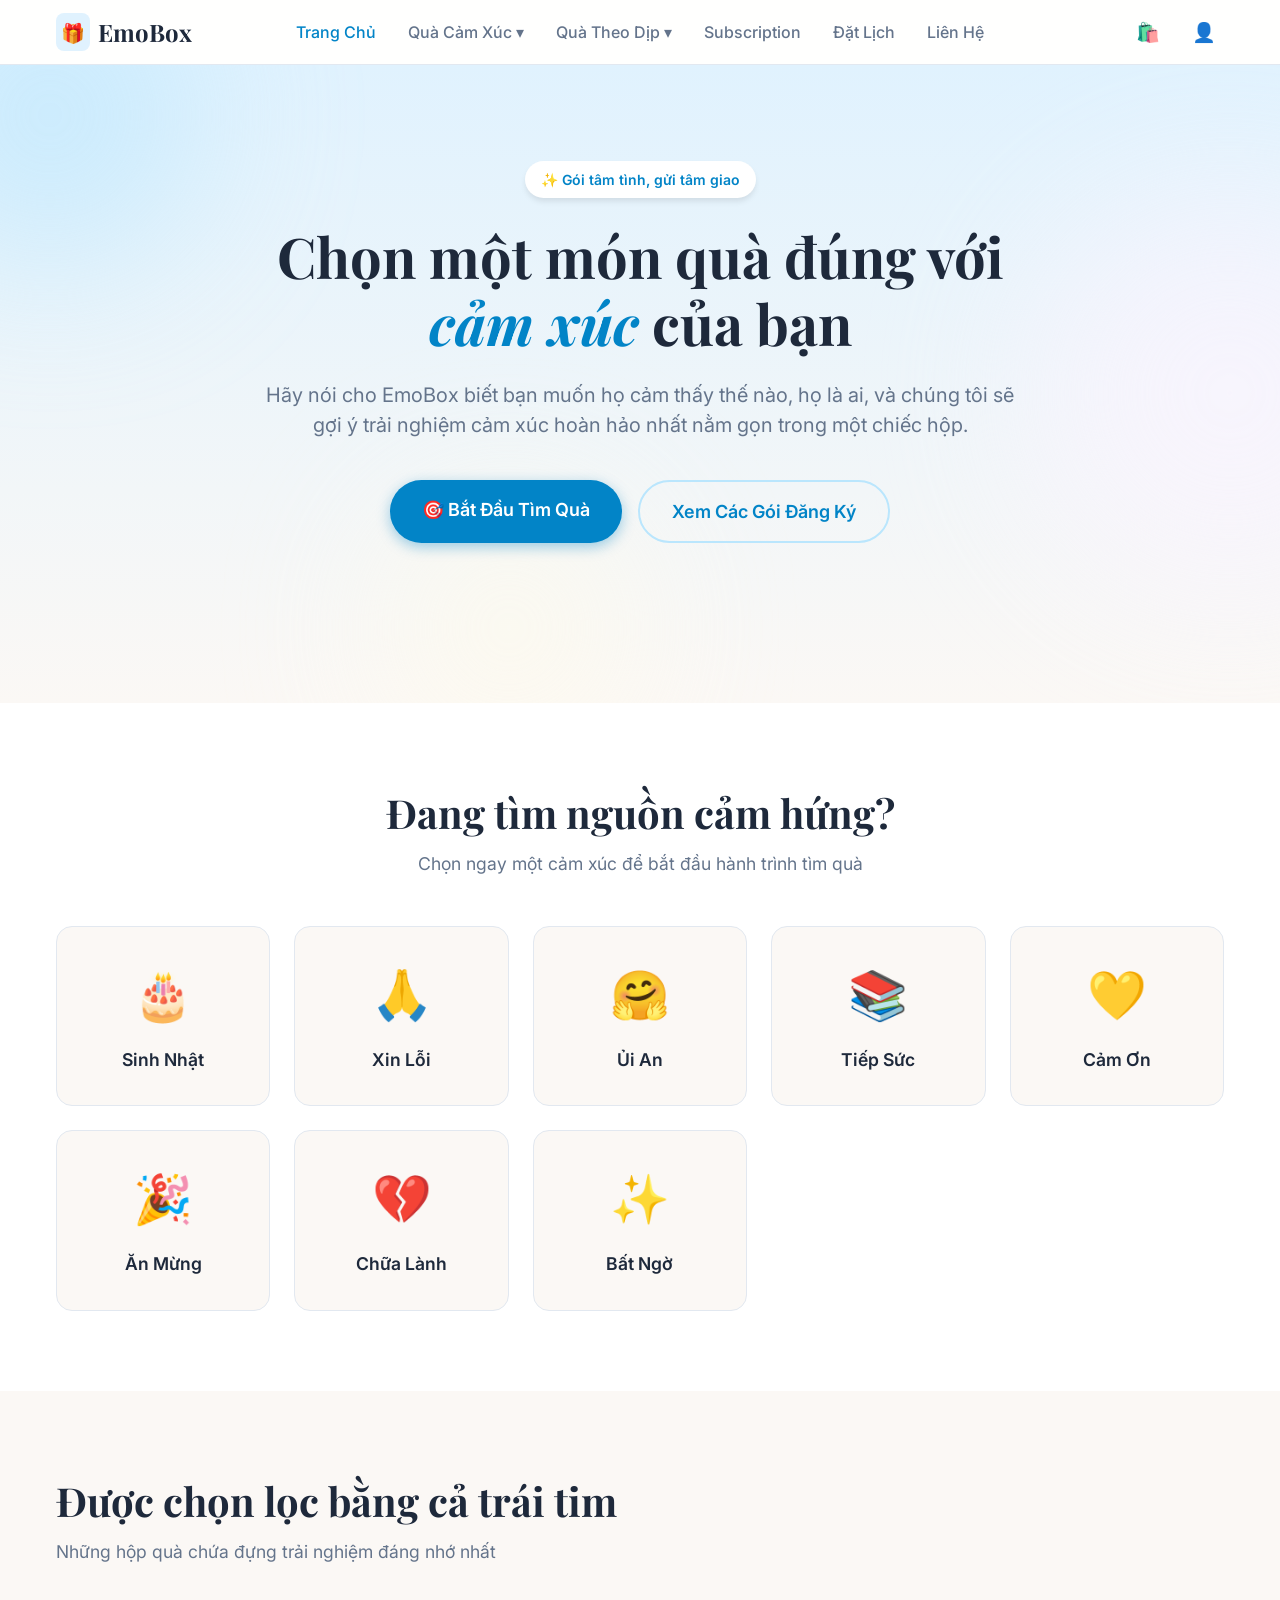
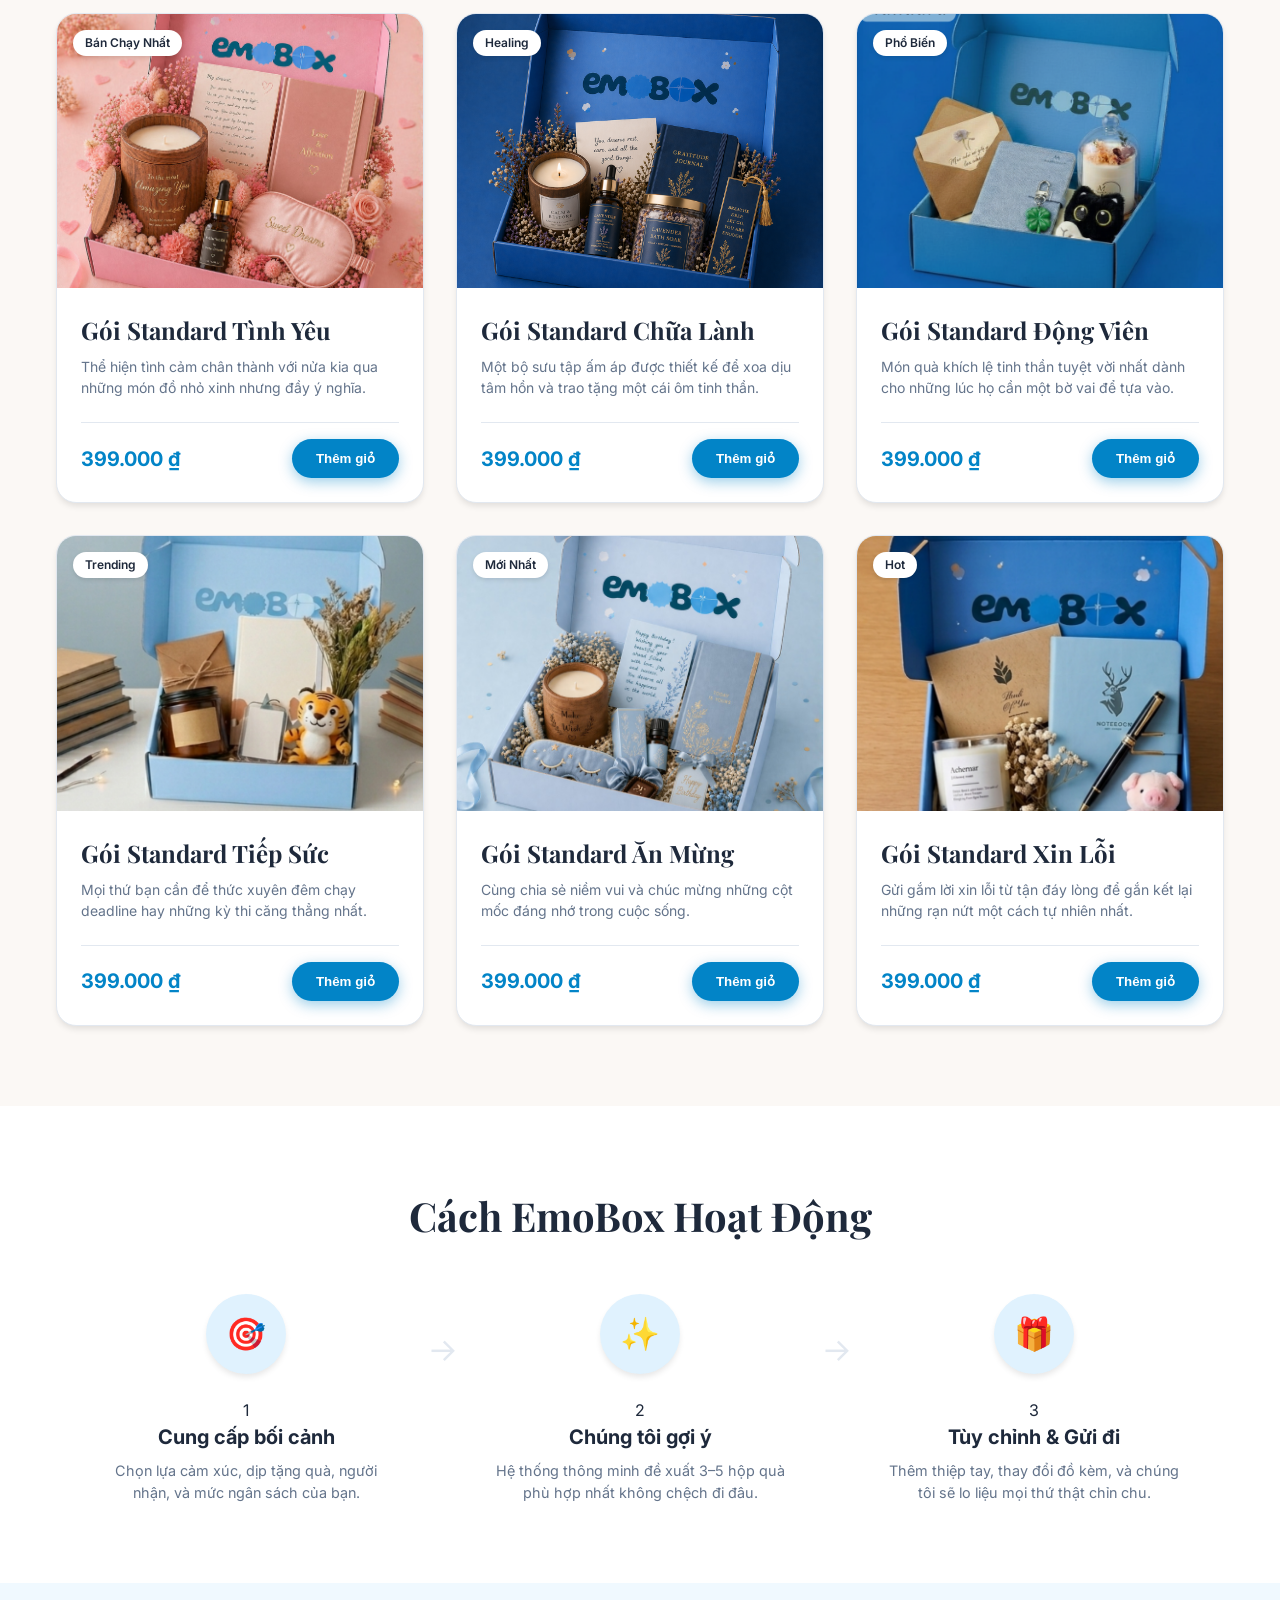
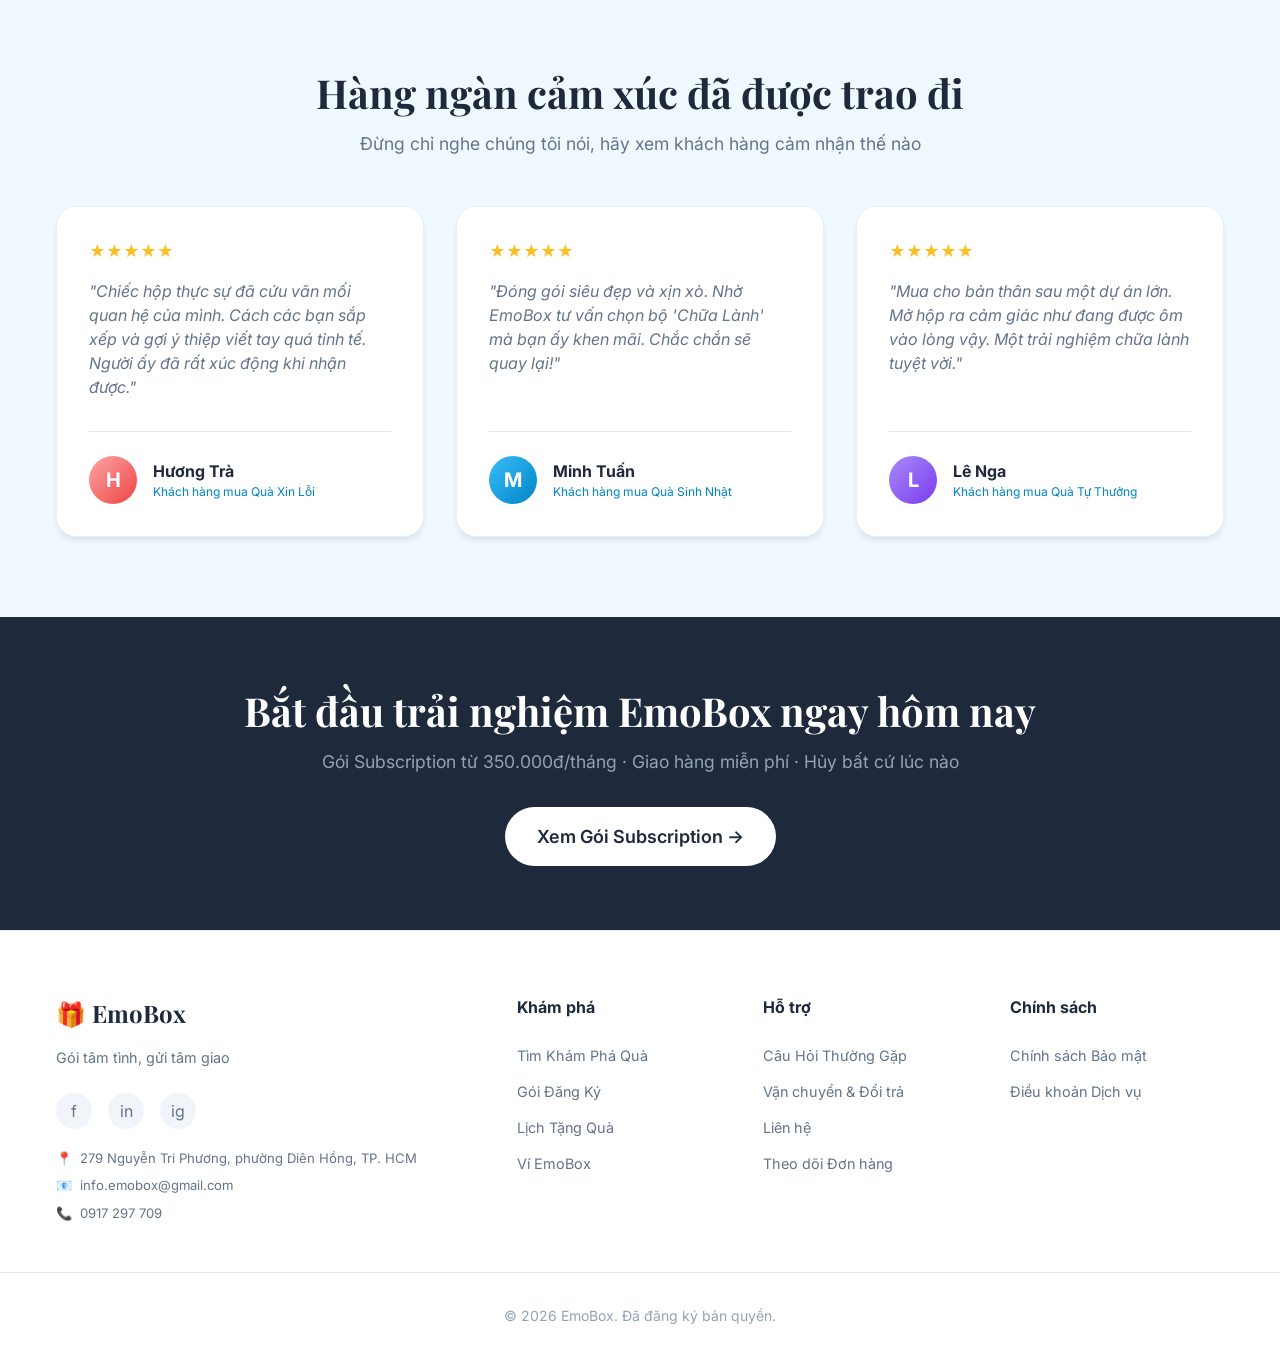
==== index.html @ d613d99b "Update index.html" ====
<!DOCTYPE html>
<html lang="vi">
<head>
  <meta charset="UTF-8" />
  <meta name="viewport" content="width=device-width, initial-scale=1.0" />
  <title>EmoBox – Chọn đúng quà, trao đúng cảm xúc</title>
  <meta name="description" content="EmoBox - Nền tảng quà tặng cảm xúc hàng đầu Việt Nam. Chọn quà theo cảm xúc, dịp tặng, người nhận." />
  <link rel="preconnect" href="https://fonts.googleapis.com" />
  <link rel="preconnect" href="https://fonts.gstatic.com" crossorigin />
  <link href="https://fonts.googleapis.com/css2?family=Playfair+Display:ital,wght@0,700;1,400&family=Inter:wght@400;500;600;700&display=swap" rel="stylesheet" />
  <link rel="stylesheet" href="style.css" />
  <style>
    /* Modal */
    .pkg-overlay { position: fixed; inset: 0; background: rgba(15,23,42,0.55); z-index: 900; display: flex; align-items: center; justify-content: center; opacity: 0; pointer-events: none; transition: opacity 0.25s; }
    .pkg-overlay.active { opacity: 1; pointer-events: all; }
    .pkg-modal { background: white; border-radius: 24px; width: 90%; max-width: 480px; max-height: 85vh; display: flex; flex-direction: column; overflow: hidden; transform: translateY(30px) scale(0.97); transition: transform 0.25s; box-shadow: 0 25px 60px -10px rgba(0,0,0,0.25); }
    .pkg-overlay.active .pkg-modal { transform: translateY(0) scale(1); }
    .pkg-modal-header { padding: 1.5rem 1.75rem 1.25rem; border-bottom: 1px solid var(--border); display: flex; justify-content: space-between; align-items: flex-start; }
    .pkg-modal-title { font-size: 1.25rem; font-weight: 800; margin-bottom: 0.2rem; }
    .pkg-modal-sub { font-size: 0.82rem; color: var(--text-muted); }
    .pkg-modal-close { background: #f1f5f9; border: none; width: 32px; height: 32px; border-radius: 50%; cursor: pointer; font-size: 1rem; display: flex; align-items: center; justify-content: center; flex-shrink: 0; transition: background 0.2s; }
    .pkg-modal-close:hover { background: #e2e8f0; }
    .pkg-modal-progress { padding: 0.85rem 1.75rem; background: #f8fafc; border-bottom: 1px solid var(--border); font-size: 0.82rem; color: var(--text-muted); display: flex; align-items: center; gap: 0.5rem; }
    .pkg-modal-progress strong { color: var(--primary); }
    .pkg-modal-body { overflow-y: auto; padding: 1.25rem 1.75rem; flex: 1; }
    .pick-option { display: flex; align-items: center; gap: 0.875rem; padding: 0.85rem 1rem; border: 2px solid var(--border); border-radius: 12px; margin-bottom: 0.65rem; cursor: pointer; transition: all 0.18s; user-select: none; }
    .pick-option:hover { border-color: #bae6fd; background: #f0f9ff; }
    .pick-option.selected { border-color: var(--primary); background: #e0f2fe; }
    .pick-option.disabled { opacity: 0.4; cursor: not-allowed; }
    .pick-checkbox { width: 20px; height: 20px; border: 2px solid var(--border); border-radius: 6px; display: flex; align-items: center; justify-content: center; flex-shrink: 0; transition: all 0.18s; }
    .pick-option.selected .pick-checkbox { background: var(--primary); border-color: var(--primary); color: white; font-size: 0.75rem; }
    .pick-label { font-size: 0.92rem; font-weight: 500; }
    .pkg-modal-footer { padding: 1.25rem 1.75rem; border-top: 1px solid var(--border); display: flex; gap: 0.75rem; }
    .pkg-modal-footer .btn-add { flex: 1; padding: 0.85rem; background: var(--primary); color: white; border: none; border-radius: 12px; font-weight: 700; font-size: 0.95rem; cursor: pointer; transition: all 0.2s; }
    .pkg-modal-footer .btn-add:disabled { opacity: 0.4; cursor: not-allowed; }
    .pkg-modal-footer .btn-add:not(:disabled):hover { background: var(--primary-hover); }
    .pkg-modal-footer .btn-cancel { padding: 0.85rem 1.25rem; background: #f1f5f9; border: none; border-radius: 12px; font-weight: 600; font-size: 0.9rem; cursor: pointer; color: var(--text-muted); transition: background 0.2s; }
    .pkg-modal-footer .btn-cancel:hover { background: #e2e8f0; }
  </style>
</head>
<body>
  <!-- NAVBAR -->
  <nav class="navbar" id="navbar">
    <div class="container nav-inner">
      <a href="index.html" class="nav-logo">
        <div class="nav-logo-icon">🎁</div>
        <span>EmoBox</span>
      </a>
      <div class="nav-links" id="navLinks">
        <a href="index.html" class="nav-link active">Trang Chủ</a>
        <div class="nav-dropdown">
          <a href="emotion-gifts.html" class="nav-link">Quà Cảm Xúc <span class="chevron">▾</span></a>
          <div class="dropdown-menu">
            <a href="emotion-gifts.html?cat=an-ui-dong-vien" class="dropdown-item">An ủi và động viên</a>
            <a href="emotion-gifts.html?cat=xin-loi-lam-hoa" class="dropdown-item">Xin lỗi và làm hòa</a>
            <a href="emotion-gifts.html?cat=tiep-suc-truyen-dong-luc" class="dropdown-item">Tiếp sức và truyền động lực</a>
            <a href="emotion-gifts.html?cat=yeu-thuong-quan-tam" class="dropdown-item">Yêu thương và quan tâm</a>
            <a href="emotion-gifts.html?cat=chuc-mung-an-mung" class="dropdown-item">Chúc mừng và ăn mừng</a>
            <a href="emotion-gifts.html?cat=healing-self-care" class="dropdown-item">Healing &amp; Self-care</a>
          </div>
        </div>
        <div class="nav-dropdown">
          <a href="occasion-gifts.html" class="nav-link">Quà Theo Dịp <span class="chevron">▾</span></a>
          <div class="dropdown-menu">
            <a href="occasion-gifts.html?cat=tet" class="dropdown-item">Tết</a>
            <a href="occasion-gifts.html?cat=valentine" class="dropdown-item">Valentine</a>
            <a href="occasion-gifts.html?cat=8-3-20-10" class="dropdown-item">8/3 + 20/10</a>
            <a href="occasion-gifts.html?cat=trung-thu" class="dropdown-item">Trung Thu</a>
            <a href="occasion-gifts.html?cat=20-11" class="dropdown-item">20/11</a>
            <a href="occasion-gifts.html?cat=noel" class="dropdown-item">Noel</a>
          </div>
        </div>
        <a href="plans.html" class="nav-link">Subscription</a>
        <a href="calendar.html" class="nav-link">Đặt Lịch</a>
        <a href="contact.html" class="nav-link">Liên Hệ</a>
      </div>
      <div class="nav-actions">
        <a href="cart.html" class="btn-icon" id="cartBtn" title="Giỏ hàng">
          🛍️
          <span class="cart-badge" id="cartBadge">0</span>
        </a>
        <button class="btn-icon" onclick="toggleUserMenu()" id="userBtn" title="Tài khoản">👤</button>
        <div class="user-menu" id="userMenu">
          <div class="user-menu-header">
            <div class="user-avatar-sm">U</div>
            <div>
              <p class="user-name">Tài Khoản</p>
              <p class="user-sub">Xem thông tin của bạn</p>
            </div>
          </div>
          <div class="user-menu-body">
            <a href="account.html" class="user-menu-item">📋 Hồ sơ</a>
            <a href="cart.html" class="user-menu-item">📦 Đơn hàng</a>
            <a href="plans.html" class="user-menu-item">💳 Subscription</a>
            <a href="calendar.html" class="user-menu-item">📅 Lịch tặng quà</a>
            <a href="wallet.html" class="user-menu-item">💰 Ví EmoBox</a>
          </div>
        </div>
        <button class="hamburger" id="hamburger" onclick="toggleNav()">☰</button>
      </div>
    </div>
  </nav>

  <!-- HERO -->
  <section class="hero">
    <div class="hero-bg-orbs">
      <div class="orb orb-1"></div>
      <div class="orb orb-2"></div>
      <div class="orb orb-3"></div>
    </div>
    <div class="container hero-content">
      <div class="hero-badge">✨ Gói tâm tình, gửi tâm giao</div>
      <h1 class="hero-title">
        Chọn một món quà đúng với<br/>
        <span class="hero-highlight">cảm xúc</span> của bạn
      </h1>
      <p class="hero-subtitle">
        Hãy nói cho EmoBox biết bạn muốn họ cảm thấy thế nào, họ là ai, và chúng tôi sẽ gợi ý trải nghiệm cảm xúc hoàn hảo nhất nằm gọn trong một chiếc hộp.
      </p>
      <div class="hero-actions">
        <a href="finder.html" class="btn btn-primary btn-lg">🎯 Bắt Đầu Tìm Quà</a>
        <a href="plans.html" class="btn btn-outline btn-lg">Xem Các Gói Đăng Ký</a>
      </div>
    </div>
  </section>

  <!-- EMOTION QUICK ENTRY -->
  <section class="section bg-white">
    <div class="container">
      <div class="section-header">
        <h2 class="section-title">Đang tìm nguồn cảm hứng?</h2>
        <p class="section-subtitle">Chọn ngay một cảm xúc để bắt đầu hành trình tìm quà</p>
      </div>
      <div class="emotion-grid" id="emotionGrid">
        <!-- Filled by JS -->
      </div>
    </div>
  </section>

  <!-- FEATURED BOXES -->
  <section class="section bg-cream">
    <div class="container">
      <div class="section-header-row">
        <div>
          <h2 class="section-title">Được chọn lọc bằng cả trái tim</h2>
          <p class="section-subtitle">Những hộp quà chứa đựng trải nghiệm đáng nhớ nhất</p>
        </div>
      </div>
      <div class="gifts-grid" id="featuredGrid">
        <!-- Filled by JS -->
      </div>
    </div>
  </section>

  <!-- HOW IT WORKS -->
  <section class="section bg-white">
    <div class="container">
      <div class="section-header">
        <h2 class="section-title">Cách EmoBox Hoạt Động</h2>
      </div>
      <div class="steps-grid">
        <div class="step-card">
          <div class="step-icon">🎯</div>
          <div class="step-num">1</div>
          <h3 class="step-title">Cung cấp bối cảnh</h3>
          <p class="step-desc">Chọn lựa cảm xúc, dịp tặng quà, người nhận, và mức ngân sách của bạn.</p>
        </div>
        <div class="step-arrow">→</div>
        <div class="step-card">
          <div class="step-icon">✨</div>
          <div class="step-num">2</div>
          <h3 class="step-title">Chúng tôi gợi ý</h3>
          <p class="step-desc">Hệ thống thông minh đề xuất 3–5 hộp quà phù hợp nhất không chệch đi đâu.</p>
        </div>
        <div class="step-arrow">→</div>
        <div class="step-card">
          <div class="step-icon">🎁</div>
          <div class="step-num">3</div>
          <h3 class="step-title">Tùy chỉnh &amp; Gửi đi</h3>
          <p class="step-desc">Thêm thiệp tay, thay đổi đồ kèm, và chúng tôi sẽ lo liệu mọi thứ thật chỉn chu.</p>
        </div>
      </div>
    </div>
  </section>

  <!-- REVIEWS -->
  <section class="section bg-sky">
    <div class="container">
      <div class="section-header">
        <h2 class="section-title">Hàng ngàn cảm xúc đã được trao đi</h2>
        <p class="section-subtitle">Đừng chỉ nghe chúng tôi nói, hãy xem khách hàng cảm nhận thế nào</p>
      </div>
      <div class="reviews-grid">
        <div class="review-card">
          <div class="review-stars">★★★★★</div>
          <p class="review-text">"Chiếc hộp thực sự đã cứu vãn mối quan hệ của mình. Cách các bạn sắp xếp và gợi ý thiệp viết tay quá tinh tế. Người ấy đã rất xúc động khi nhận được."</p>
          <div class="review-author">
            <div class="review-avatar">H</div>
            <div>
              <p class="review-name">Hương Trà</p>
              <p class="review-role">Khách hàng mua Quà Xin Lỗi</p>
            </div>
          </div>
        </div>
        <div class="review-card">
          <div class="review-stars">★★★★★</div>
          <p class="review-text">"Đóng gói siêu đẹp và xịn xò. Nhờ EmoBox tư vấn chọn bộ 'Chữa Lành' mà bạn ấy khen mãi. Chắc chắn sẽ quay lại!"</p>
          <div class="review-author">
            <div class="review-avatar" style="background: linear-gradient(135deg,#38bdf8,#0284c7)">M</div>
            <div>
              <p class="review-name">Minh Tuấn</p>
              <p class="review-role">Khách hàng mua Quà Sinh Nhật</p>
            </div>
          </div>
        </div>
        <div class="review-card">
          <div class="review-stars">★★★★★</div>
          <p class="review-text">"Mua cho bản thân sau một dự án lớn. Mở hộp ra cảm giác như đang được ôm vào lòng vậy. Một trải nghiệm chữa lành tuyệt vời."</p>
          <div class="review-author">
            <div class="review-avatar" style="background: linear-gradient(135deg,#a78bfa,#7c3aed)">L</div>
            <div>
              <p class="review-name">Lê Nga</p>
              <p class="review-role">Khách hàng mua Quà Tự Thưởng</p>
            </div>
          </div>
        </div>
      </div>
    </div>
  </section>

  <!-- CTA BANNER -->
  <section class="cta-banner">
    <div class="container cta-inner">
      <div>
        <h2 class="cta-title">Bắt đầu trải nghiệm EmoBox ngay hôm nay</h2>
        <p class="cta-sub">Gói Subscription từ 350.000đ/tháng · Giao hàng miễn phí · Hủy bất cứ lúc nào</p>
      </div>
      <a href="plans.html" class="btn btn-white btn-lg">Xem Gói Subscription →</a>
    </div>
  </section>

  <!-- PACKAGE MODAL -->
  <div class="pkg-overlay" id="pkgOverlay" onclick="handleOverlayClick(event)">
    <div class="pkg-modal" id="pkgModal">
      <div class="pkg-modal-header">
        <div>
          <h3 class="pkg-modal-title" id="modalTitle">Chọn Gói</h3>
          <p class="pkg-modal-sub" id="modalSub">🔒 Cố định: ...</p>
        </div>
        <button class="pkg-modal-close" onclick="closePkgModal()">✕</button>
      </div>
      <div class="pkg-modal-image-container" id="pkgImageContainer" style="display:none; text-align:center; padding: 1rem 1.5rem 0;">
        <img id="pkgImage" src="" style="width:100%; max-height:200px; object-fit:contain; border-radius:12px; background:#f8fafc; border:1px solid var(--border);">
      </div>
      <div class="pkg-modal-progress" id="modalProgress"></div>
      <div class="pkg-modal-body" id="modalBody"></div>
      <div class="pkg-modal-footer">
        <button class="btn-cancel" onclick="closePkgModal()">Hủy</button>
        <button class="btn-add" id="modalAddBtn" onclick="addFeaturedPkgToCart()" disabled>Thêm vào giỏ hàng</button>
      </div>
    </div>
  </div>

  <!-- FOOTER -->
  <footer class="footer">
    <div class="container footer-grid">
      <div class="footer-brand">
        <span class="footer-logo">🎁 EmoBox</span>
        <p class="footer-tagline">Gói tâm tình, gửi tâm giao</p>
        <div class="footer-socials">
          <a href="https://www.facebook.com/profile.php?id=61564729661320" target="_blank" class="social-btn">f</a>
          <a href="#" class="social-btn">in</a>
          <a href="#" class="social-btn">ig</a>
        </div>
        <div style="margin-top: 1.25rem; display: flex; flex-direction: column; gap: 0.5rem;">
          <p style="font-size: 0.82rem; color: var(--text-muted); display: flex; align-items: flex-start; gap: 0.5rem;">
            <span>📍</span><span>279 Nguyễn Tri Phương, phường Diên Hồng, TP. HCM</span>
          </p>
          <p style="font-size: 0.82rem; color: var(--text-muted); display: flex; align-items: center; gap: 0.5rem;">
            <span>📧</span><a href="mailto:info.emobox@gmail.com" style="color: var(--text-muted); text-decoration: none;">info.emobox@gmail.com</a>
          </p>
          <p style="font-size: 0.82rem; color: var(--text-muted); display: flex; align-items: center; gap: 0.5rem;">
            <span>📞</span><a href="tel:0917297709" style="color: var(--text-muted); text-decoration: none;">0917 297 709</a>
          </p>
        </div>
      </div>
      <div class="footer-col">
        <h4>Khám phá</h4>
        <ul>
          <li><a href="finder.html">Tìm Khám Phá Quà</a></li>
          <li><a href="plans.html">Gói Đăng Ký</a></li>
          <li><a href="calendar.html">Lịch Tặng Quà</a></li>
          <li><a href="wallet.html">Ví EmoBox</a></li>
        </ul>
      </div>
      <div class="footer-col">
        <h4>Hỗ trợ</h4>
        <ul>
          <li><a href="#">Câu Hỏi Thường Gặp</a></li>
          <li><a href="#">Vận chuyển &amp; Đổi trả</a></li>
          <li><a href="contact.html">Liên hệ</a></li>
          <li><a href="#">Theo dõi Đơn hàng</a></li>
        </ul>
      </div>
      <div class="footer-col">
        <h4>Chính sách</h4>
        <ul>
          <li><a href="#">Chính sách Bảo mật</a></li>
          <li><a href="#">Điều khoản Dịch vụ</a></li>
        </ul>
      </div>
    </div>
    <div class="footer-bottom">
      <p>© 2026 EmoBox. Đã đăng ký bản quyền.</p>
    </div>
  </footer>

  <!-- CART TOAST -->
  <div class="toast" id="toast"></div>

  <script src="data.js"></script>
  <script src="app.js"></script>
  <script>
    renderEmotionGrid();
    renderFeaturedBoxes();

    const STANDARD_PKG_DATA = {
      picks: 2,
      fixedItems: ['Thiệp cá nhân hóa', 'Nến thơm size lớn', 'Sổ tay'],
      options: ['Gấu bông mini', 'Tinh dầu', 'Sleep mask', 'Bookmark', 'Bút premium', 'Sticky notes', 'Hoa khô', 'Móc khóa', 'Pouch nhỏ', 'Tất / Vớ', 'Chocolate hộp nhỏ', 'Túi chườm']
    };

    let currentBox = null;
    let selectedPicks = [];

    function openFeaturedModal(boxId) {
      currentBox = FEATURED_BOXES.find(b => b.id === boxId);
      if (!currentBox) return;
      
      selectedPicks = [];
      document.getElementById('modalTitle').textContent = currentBox.name + ' – ' + formatPrice(currentBox.price);
      document.getElementById('modalSub').textContent = '🔒 Cố định: ' + STANDARD_PKG_DATA.fixedItems.join(', ');

      const imgContainer = document.getElementById('pkgImageContainer');
      const imgEl = document.getElementById('pkgImage');
      imgEl.src = currentBox.image;
      imgContainer.style.display = 'block';

      updateProgress();

      const body = document.getElementById('modalBody');
      body.innerHTML = STANDARD_PKG_DATA.options.map((opt, idx) => `
        <label class="pick-option" id="opt-${idx}">
          <div class="pick-checkbox" id="chk-${idx}"></div>
          <span class="pick-label">${opt}</span>
          <input type="checkbox" style="display:none;" onchange="togglePick('${opt}', ${idx})">
        </label>
      `).join('');

      document.getElementById('pkgOverlay').classList.add('active');
    }

    function closePkgModal() {
      document.getElementById('pkgOverlay').classList.remove('active');
      currentBox = null;
    }

    function handleOverlayClick(e) {
      if (e.target.id === 'pkgOverlay') closePkgModal();
    }

    function updateProgress() {
      if (!currentBox) return;
      const count = selectedPicks.length;
      const max = STANDARD_PKG_DATA.picks;
      const prog = document.getElementById('modalProgress');
      const btn = document.getElementById('modalAddBtn');

      prog.innerHTML = count === 0 ? `Có thể chọn thêm tối đa <strong>${max}</strong> món` : `Đã chọn: <strong>${count} / ${max}</strong> món tự chọn`;
      btn.disabled = false;
      btn.textContent = 'Thêm vào giỏ hàng';
    }

    function togglePick(optName, idx) {
      const idxInArr = selectedPicks.indexOf(optName);
      if (idxInArr > -1) {
        selectedPicks.splice(idxInArr, 1);
        document.getElementById('opt-' + idx).classList.remove('selected');
        document.getElementById('chk-' + idx).textContent = '';
      } else {
        if (selectedPicks.length >= STANDARD_PKG_DATA.picks) {
          showToast('Bạn đã chọn đủ số lượng món tự chọn!');
          const input = document.querySelector(`#opt-${idx} input`);
          if (input) input.checked = false;
          return;
        }
        selectedPicks.push(optName);
        document.getElementById('opt-' + idx).classList.add('selected');
        document.getElementById('chk-' + idx).textContent = '✓';
      }
      
      const allLabels = document.querySelectorAll('.pick-option');
      if (selectedPicks.length >= STANDARD_PKG_DATA.picks) {
        allLabels.forEach(lbl => {
          if (!lbl.classList.contains('selected')) lbl.classList.add('disabled');
        });
      } else {
        allLabels.forEach(lbl => lbl.classList.remove('disabled'));
      }
      
      updateProgress();
    }

    function addFeaturedPkgToCart() {
      if (!currentBox) return;

      const pkgId = 'pkg_' + Date.now();
      
      let cartList = JSON.parse(localStorage.getItem('emobox_cart') || '[]');
      cartList.push({
        id: pkgId,
        isPkg: true,
        name: currentBox.name,
        image: document.getElementById('pkgImage').src,
        pkgPrice: formatPrice(currentBox.price),
        priceNum: currentBox.price,
        fixedItems: [...STANDARD_PKG_DATA.fixedItems],
        selectedPicks: [...selectedPicks],
        quantity: 1
      });

      localStorage.setItem('emobox_cart', JSON.stringify(cartList));
      if (typeof updateCartBadge === 'function') updateCartBadge();
      
      closePkgModal();
      showToast('Đã thêm gói quà vào giỏ hàng!');
    }
  </script>
</body>
</html>
---- style.css ----
:root {
  --primary: #0284c7;
  --primary-hover: #0369a1;
  --bg-color: #FBF8F5;
  --text-main: #1e293b;
  --text-muted: #64748b;
  --white: #ffffff;
  --border: #e2e8f0;
  --shadow: 0 4px 6px -1px rgb(0 0 0 / 0.1);
  --font-serif: 'Playfair Display', serif;
  --font-sans: 'Inter', sans-serif;
}

* {
  box-sizing: border-box;
  margin: 0;
  padding: 0;
}

body {
  font-family: var(--font-sans);
  color: var(--text-main);
  background-color: var(--bg-color);
  line-height: 1.5;
}

a {
  text-decoration: none;
  color: inherit;
}

ul {
  list-style: none;
}

.container {
  max-width: 1200px;
  margin: 0 auto;
  padding: 0 1rem;
}

/* NAVBAR */
.navbar {
  background: rgba(255, 255, 255, 0.9);
  backdrop-filter: blur(10px);
  position: sticky;
  top: 0;
  z-index: 50;
  border-bottom: 1px solid var(--border);
}

.nav-inner {
  display: flex;
  justify-content: space-between;
  align-items: center;
  height: 64px;
  position: relative;
}

.nav-logo {
  display: flex;
  align-items: center;
  gap: 0.5rem;
  font-family: var(--font-serif);
  font-size: 1.5rem;
  font-weight: 700;
  color: var(--text-main);
}

.nav-logo-icon {
  background: #e0f2fe;
  padding: 0.3rem;
  border-radius: 8px;
  font-size: 1.2rem;
}

.nav-links {
  display: flex;
  gap: 2rem;
  position: absolute;
  left: 50%;
  transform: translateX(-50%);
  white-space: nowrap;
  align-items: center;
}

.nav-link {
  font-weight: 500;
  color: var(--text-muted);
  transition: color 0.2s;
  padding: 0.5rem 0;
}

.nav-link:hover, .nav-link.active {
  color: var(--primary);
}

.nav-dropdown {
  position: relative;
}

.dropdown-menu {
  display: none;
  position: absolute;
  top: 100%;
  left: 0;
  background: var(--white);
  border: 1px solid var(--border);
  border-radius: 8px;
  box-shadow: var(--shadow);
  padding: 0.5rem;
  min-width: 200px;
}

.nav-dropdown:hover .dropdown-menu {
  display: flex;
  flex-direction: column;
}

.dropdown-item {
  padding: 0.5rem 1rem;
  color: var(--text-muted);
  border-radius: 4px;
  transition: all 0.2s;
}

.dropdown-item:hover {
  background: #f0f9ff;
  color: var(--primary);
}

.nav-actions {
  display: flex;
  align-items: center;
  gap: 1rem;
  position: relative;
}

.btn-icon {
  background: none;
  border: none;
  font-size: 1.2rem;
  cursor: pointer;
  position: relative;
  width: 40px;
  height: 40px;
  border-radius: 50%;
  display: flex;
  align-items: center;
  justify-content: center;
  transition: background 0.2s;
}

.btn-icon:hover {
  background: #f1f5f9;
}

.cart-badge {
  position: absolute;
  top: 0;
  right: 0;
  background: var(--primary);
  color: white;
  font-size: 0.7rem;
  font-weight: bold;
  border-radius: 50%;
  width: 18px;
  height: 18px;
  display: flex;
  align-items: center;
  justify-content: center;
}

.user-menu {
  display: none;
  position: absolute;
  top: 100%;
  right: 0;
  background: var(--white);
  border: 1px solid var(--border);
  border-radius: 12px;
  box-shadow: var(--shadow);
  width: 220px;
  overflow: hidden;
  margin-top: 10px;
}

.user-menu.active {
  display: block;
}

.user-menu-header {
  padding: 1rem;
  background: #f0f9ff;
  display: flex;
  align-items: center;
  gap: 0.75rem;
  border-bottom: 1px solid var(--border);
}

.user-avatar-sm {
  width: 36px;
  height: 36px;
  background: linear-gradient(135deg, #38bdf8, #0284c7);
  color: white;
  border-radius: 50%;
  display: flex;
  align-items: center;
  justify-content: center;
  font-weight: bold;
}

.user-name {
  font-weight: 600;
  font-size: 0.9rem;
}

.user-sub {
  font-size: 0.75rem;
  color: var(--text-muted);
}

.user-menu-body {
  padding: 0.5rem;
}

.user-menu-item {
  display: block;
  padding: 0.75rem 1rem;
  color: var(--text-main);
  font-size: 0.9rem;
  border-radius: 8px;
  transition: all 0.2s;
}

.user-menu-item:hover {
  background: #f0f9ff;
  color: var(--primary);
}

.hamburger {
  display: none;
  background: none;
  border: none;
  font-size: 1.5rem;
  cursor: pointer;
}

/* BUTTONS */
.btn {
  display: inline-block;
  padding: 0.75rem 1.5rem;
  border-radius: 9999px;
  font-weight: 600;
  text-align: center;
  cursor: pointer;
  transition: all 0.3s;
  border: none;
}

.btn-lg {
  padding: 1rem 2rem;
  font-size: 1.125rem;
}

.btn-primary {
  background: var(--primary);
  color: white;
  box-shadow: 0 4px 14px 0 rgba(2, 132, 199, 0.39);
}

.btn-primary:hover {
  background: var(--primary-hover);
  transform: translateY(-2px);
}

.btn-outline {
  background: transparent;
  color: var(--primary);
  border: 2px solid #bae6fd;
}

.btn-outline:hover {
  background: #f0f9ff;
}

.btn-white {
  background: white;
  color: var(--text-main);
}

.btn-white:hover {
  background: #f8fafc;
}

.btn-ghost {
  background: transparent;
  color: var(--primary);
  font-weight: 500;
}

.btn-ghost:hover {
  text-decoration: underline;
}

/* HERO SECTION */
.hero {
  position: relative;
  padding: 6rem 1rem;
  overflow: hidden;
  text-align: center;
  background: linear-gradient(180deg, #e0f2fe 0%, var(--bg-color) 100%);
}

.hero-bg-orbs .orb {
  position: absolute;
  border-radius: 50%;
  filter: blur(80px);
  z-index: 0;
  opacity: 0.6;
}

.orb-1 { width: 300px; height: 300px; background: #bae6fd; top: -100px; left: -100px; }
.orb-2 { width: 400px; height: 400px; background: #fdf4ff; top: 20%; right: -150px; }
.orb-3 { width: 250px; height: 250px; background: #fffbeb; bottom: -50px; left: 30%; }

.hero-content {
  position: relative;
  z-index: 10;
  max-width: 800px;
}

.hero-badge {
  display: inline-block;
  background: white;
  padding: 0.5rem 1rem;
  border-radius: 999px;
  font-size: 0.875rem;
  font-weight: 600;
  color: var(--primary);
  margin-bottom: 1.5rem;
  box-shadow: var(--shadow);
}

.hero-title {
  font-family: var(--font-serif);
  font-size: 3.5rem;
  line-height: 1.2;
  margin-bottom: 1.5rem;
}

.hero-highlight {
  color: var(--primary);
  font-style: italic;
}

.hero-subtitle {
  font-size: 1.25rem;
  color: var(--text-muted);
  margin-bottom: 2.5rem;
}

.hero-actions {
  display: flex;
  gap: 1rem;
  justify-content: center;
  margin-bottom: 4rem;
}

.hero-stats {
  display: flex;
  justify-content: center;
  align-items: center;
  gap: 2rem;
  background: white;
  padding: 1.5rem;
  border-radius: 16px;
  box-shadow: var(--shadow);
  max-width: 600px;
  margin: 0 auto;
}

.stat-item {
  display: flex;
  flex-direction: column;
}

.stat-num {
  font-size: 1.5rem;
  font-weight: 700;
  color: var(--text-main);
}

.stat-label {
  font-size: 0.875rem;
  color: var(--text-muted);
}

.stat-divider {
  width: 1px;
  height: 40px;
  background: var(--border);
}

/* SECTIONS */
.section {
  padding: 5rem 0;
}

.bg-white { background: var(--white); }
.bg-cream { background: var(--bg-color); }
.bg-sky { background: #f0f9ff; }

.section-header {
  text-align: center;
  margin-bottom: 3rem;
}

.section-title {
  font-family: var(--font-serif);
  font-size: 2.5rem;
  margin-bottom: 0.5rem;
}

.section-subtitle {
  color: var(--text-muted);
  font-size: 1.1rem;
}

.section-header-row {
  display: flex;
  justify-content: space-between;
  align-items: flex-end;
  margin-bottom: 3rem;
}

/* GRID LAYOUTS */
.emotion-grid {
  display: grid;
  grid-template-columns: repeat(auto-fill, minmax(200px, 1fr));
  gap: 1.5rem;
}

.emotion-card {
  background: var(--bg-color);
  border: 1px solid var(--border);
  padding: 2rem 1rem;
  border-radius: 16px;
  text-align: center;
  transition: all 0.3s;
  cursor: pointer;
  display: flex;
  flex-direction: column;
  align-items: center;
}

.emotion-card:hover {
  background: #f0f9ff;
  border-color: #bae6fd;
  transform: translateY(-5px);
}

.emotion-icon {
  font-size: 3rem;
  margin-bottom: 1rem;
  transition: transform 0.3s;
}

.emotion-card:hover .emotion-icon {
  transform: scale(1.1);
}

.emotion-name {
  font-weight: 600;
  font-size: 1.1rem;
}

/* GIFTS GRID */
.gifts-grid {
  display: grid;
  grid-template-columns: repeat(auto-fill, minmax(320px, 1fr));
  gap: 2rem;
}

.gift-card {
  background: var(--white);
  border-radius: 20px;
  overflow: hidden;
  box-shadow: var(--shadow);
  transition: all 0.3s;
  border: 1px solid var(--border);
  display: flex;
  flex-direction: column;
}

.gift-card:hover {
  transform: translateY(-5px);
  box-shadow: 0 10px 25px -5px rgb(0 0 0 / 0.1);
}

.gift-img-wrap {
  position: relative;
  aspect-ratio: 4/3;
  overflow: hidden;
  background: #f1f5f9;
}

.gift-img {
  width: 100%;
  height: 100%;
  object-fit: cover;
  transition: transform 0.5s;
}

.gift-card:hover .gift-img {
  transform: scale(1.05);
}

.gift-badge {
  position: absolute;
  top: 1rem;
  left: 1rem;
  background: white;
  color: var(--text-main);
  padding: 0.25rem 0.75rem;
  border-radius: 999px;
  font-size: 0.75rem;
  font-weight: 600;
  box-shadow: 0 2px 4px rgba(0,0,0,0.1);
}

.gift-content {
  padding: 1.5rem;
  flex: 1;
  display: flex;
  flex-direction: column;
}

.gift-title {
  font-family: var(--font-serif);
  font-size: 1.5rem;
  margin-bottom: 0.5rem;
}

.gift-desc {
  color: var(--text-muted);
  font-size: 0.875rem;
  margin-bottom: 1.5rem;
  display: -webkit-box;
  -webkit-line-clamp: 2;
  -webkit-box-orient: vertical;
  overflow: hidden;
}

.gift-footer {
  margin-top: auto;
  display: flex;
  justify-content: space-between;
  align-items: center;
  border-top: 1px solid var(--border);
  padding-top: 1rem;
}

.gift-price {
  font-weight: 700;
  font-size: 1.25rem;
  color: var(--primary);
}

/* STEPS */
.steps-grid {
  display: flex;
  justify-content: center;
  align-items: flex-start;
  gap: 2rem;
  position: relative;
}

.step-card {
  text-align: center;
  flex: 1;
  max-width: 300px;
  position: relative;
  z-index: 10;
}

.step-icon {
  width: 80px;
  height: 80px;
  background: #e0f2fe;
  border-radius: 50%;
  display: flex;
  align-items: center;
  justify-content: center;
  font-size: 2rem;
  margin: 0 auto 1.5rem;
  box-shadow: var(--shadow);
}

.step-title {
  font-size: 1.25rem;
  margin-bottom: 0.5rem;
}

.step-desc {
  color: var(--text-muted);
  font-size: 0.9rem;
}

.step-arrow {
  color: var(--border);
  font-size: 2rem;
  margin-top: 2rem;
}

/* REVIEWS */
.reviews-grid {
  display: grid;
  grid-template-columns: repeat(auto-fit, minmax(300px, 1fr));
  gap: 2rem;
}

.review-card {
  background: white;
  padding: 2rem;
  border-radius: 20px;
  box-shadow: var(--shadow);
  border: 1px solid #e0f2fe;
  display: flex;
  flex-direction: column;
}

.review-stars {
  color: #fbbf24;
  margin-bottom: 1rem;
}

.review-text {
  font-style: italic;
  color: var(--text-muted);
  margin-bottom: 2rem;
  flex: 1;
}

.review-author {
  display: flex;
  align-items: center;
  gap: 1rem;
  border-top: 1px solid var(--border);
  padding-top: 1.5rem;
}

.review-avatar {
  width: 48px;
  height: 48px;
  background: linear-gradient(135deg, #fca5a5, #ef4444);
  color: white;
  border-radius: 50%;
  display: flex;
  align-items: center;
  justify-content: center;
  font-weight: bold;
  font-size: 1.25rem;
}

.review-name {
  font-weight: 700;
}

.review-role {
  font-size: 0.75rem;
  color: var(--primary);
}

/* CTA BANNER */
.cta-banner {
  background: var(--text-main);
  color: white;
  padding: 4rem 1rem;
  text-align: center;
}

.cta-inner {
  display: flex;
  flex-direction: column;
  align-items: center;
  gap: 2rem;
}

.cta-title {
  font-family: var(--font-serif);
  font-size: 2.5rem;
  margin-bottom: 0.5rem;
}

.cta-sub {
  color: #94a3b8;
  font-size: 1.1rem;
}

/* FOOTER */
.footer {
  background: var(--white);
  border-top: 1px solid var(--border);
  padding: 4rem 0 2rem;
}

.footer-grid {
  display: grid;
  grid-template-columns: 2fr 1fr 1fr 1fr;
  gap: 2rem;
  margin-bottom: 3rem;
}

.footer-logo {
  font-family: var(--font-serif);
  font-size: 1.5rem;
  font-weight: 700;
  display: block;
  margin-bottom: 1rem;
}

.footer-tagline {
  color: var(--text-muted);
  margin-bottom: 1.5rem;
  font-size: 0.9rem;
}

.footer-socials {
  display: flex;
  gap: 1rem;
}

.social-btn {
  width: 36px;
  height: 36px;
  background: #f1f5f9;
  border-radius: 50%;
  display: flex;
  align-items: center;
  justify-content: center;
  color: var(--text-muted);
  transition: all 0.2s;
}

.social-btn:hover {
  background: var(--primary);
  color: white;
}

.footer-col h4 {
  margin-bottom: 1.5rem;
}

.footer-col ul {
  display: flex;
  flex-direction: column;
  gap: 0.75rem;
}

.footer-col a {
  color: var(--text-muted);
  font-size: 0.9rem;
  transition: color 0.2s;
}

.footer-col a:hover {
  color: var(--primary);
}

.footer-bottom {
  text-align: center;
  padding-top: 2rem;
  border-top: 1px solid var(--border);
  color: #94a3b8;
  font-size: 0.875rem;
}

/* TOAST */
.toast {
  position: fixed;
  bottom: 2rem;
  right: 2rem;
  background: var(--text-main);
  color: white;
  padding: 1rem 1.5rem;
  border-radius: 8px;
  box-shadow: var(--shadow);
  transform: translateY(100px);
  opacity: 0;
  transition: all 0.3s;
  z-index: 1000;
}

.toast.show {
  transform: translateY(0);
  opacity: 1;
}

/* RESPONSIVE */
@media (max-width: 992px) {
  .hero-title { font-size: 2.5rem; }
  .footer-grid { grid-template-columns: 1fr 1fr; }
  .step-arrow { display: none; }
  .steps-grid { flex-direction: column; align-items: center; gap: 3rem; }
}

@media (max-width: 768px) {
  .nav-links {
    display: none;
    position: absolute;
    top: 64px;
    left: 0;
    width: 100%;
    background: white;
    flex-direction: column;
    padding: 1rem;
    box-shadow: var(--shadow);
    gap: 0;
  }
  .nav-links.active { display: flex; }
  .nav-link { padding: 1rem; border-bottom: 1px solid var(--border); }
  .dropdown-menu { position: static; box-shadow: none; border: none; padding-left: 2rem; display: none; }
  .nav-dropdown.active .dropdown-menu { display: block; }
  .hamburger { display: block; }
  .hero-actions { flex-direction: column; }
  .hero-stats { flex-direction: column; gap: 1rem; }
  .stat-divider { width: 100%; height: 1px; }
  .section-header-row { flex-direction: column; align-items: flex-start; gap: 1rem; }
  .cta-inner { flex-direction: column; text-align: center; }
  .footer-grid { grid-template-columns: 1fr; }
}
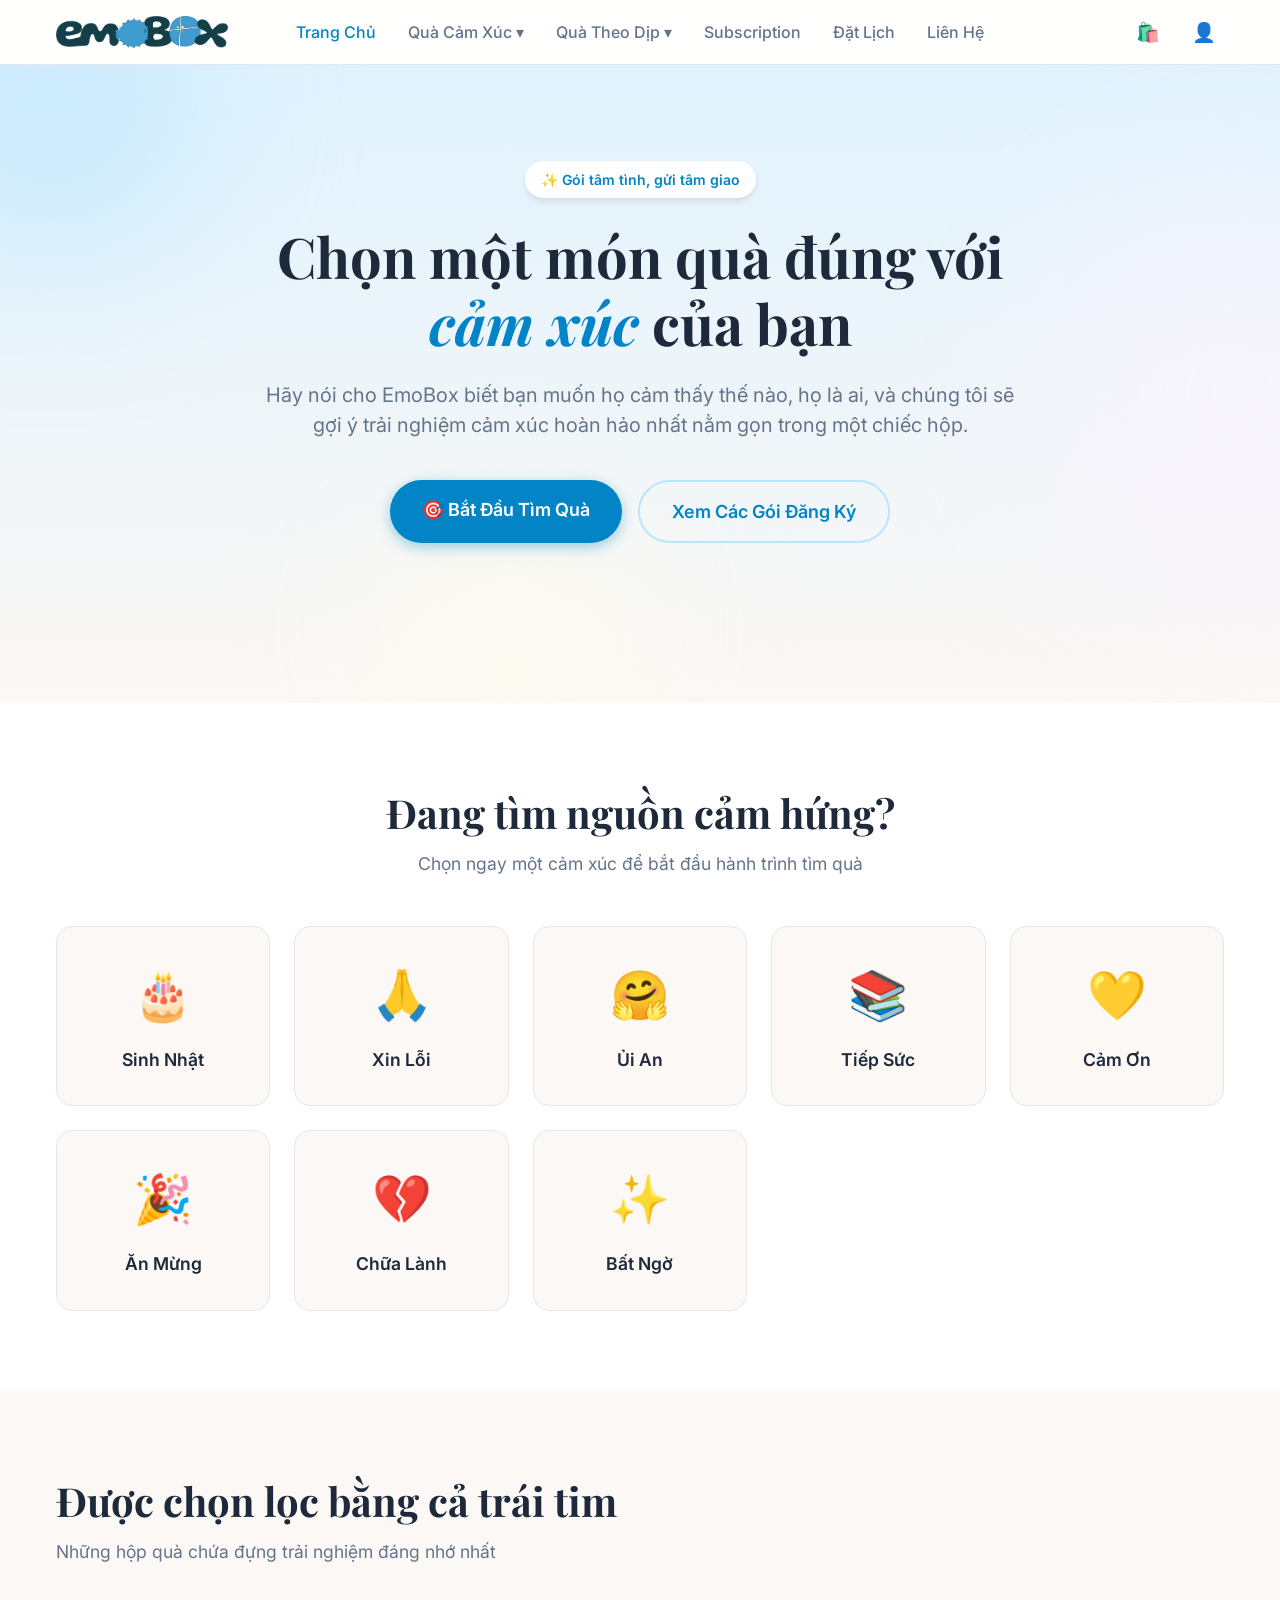
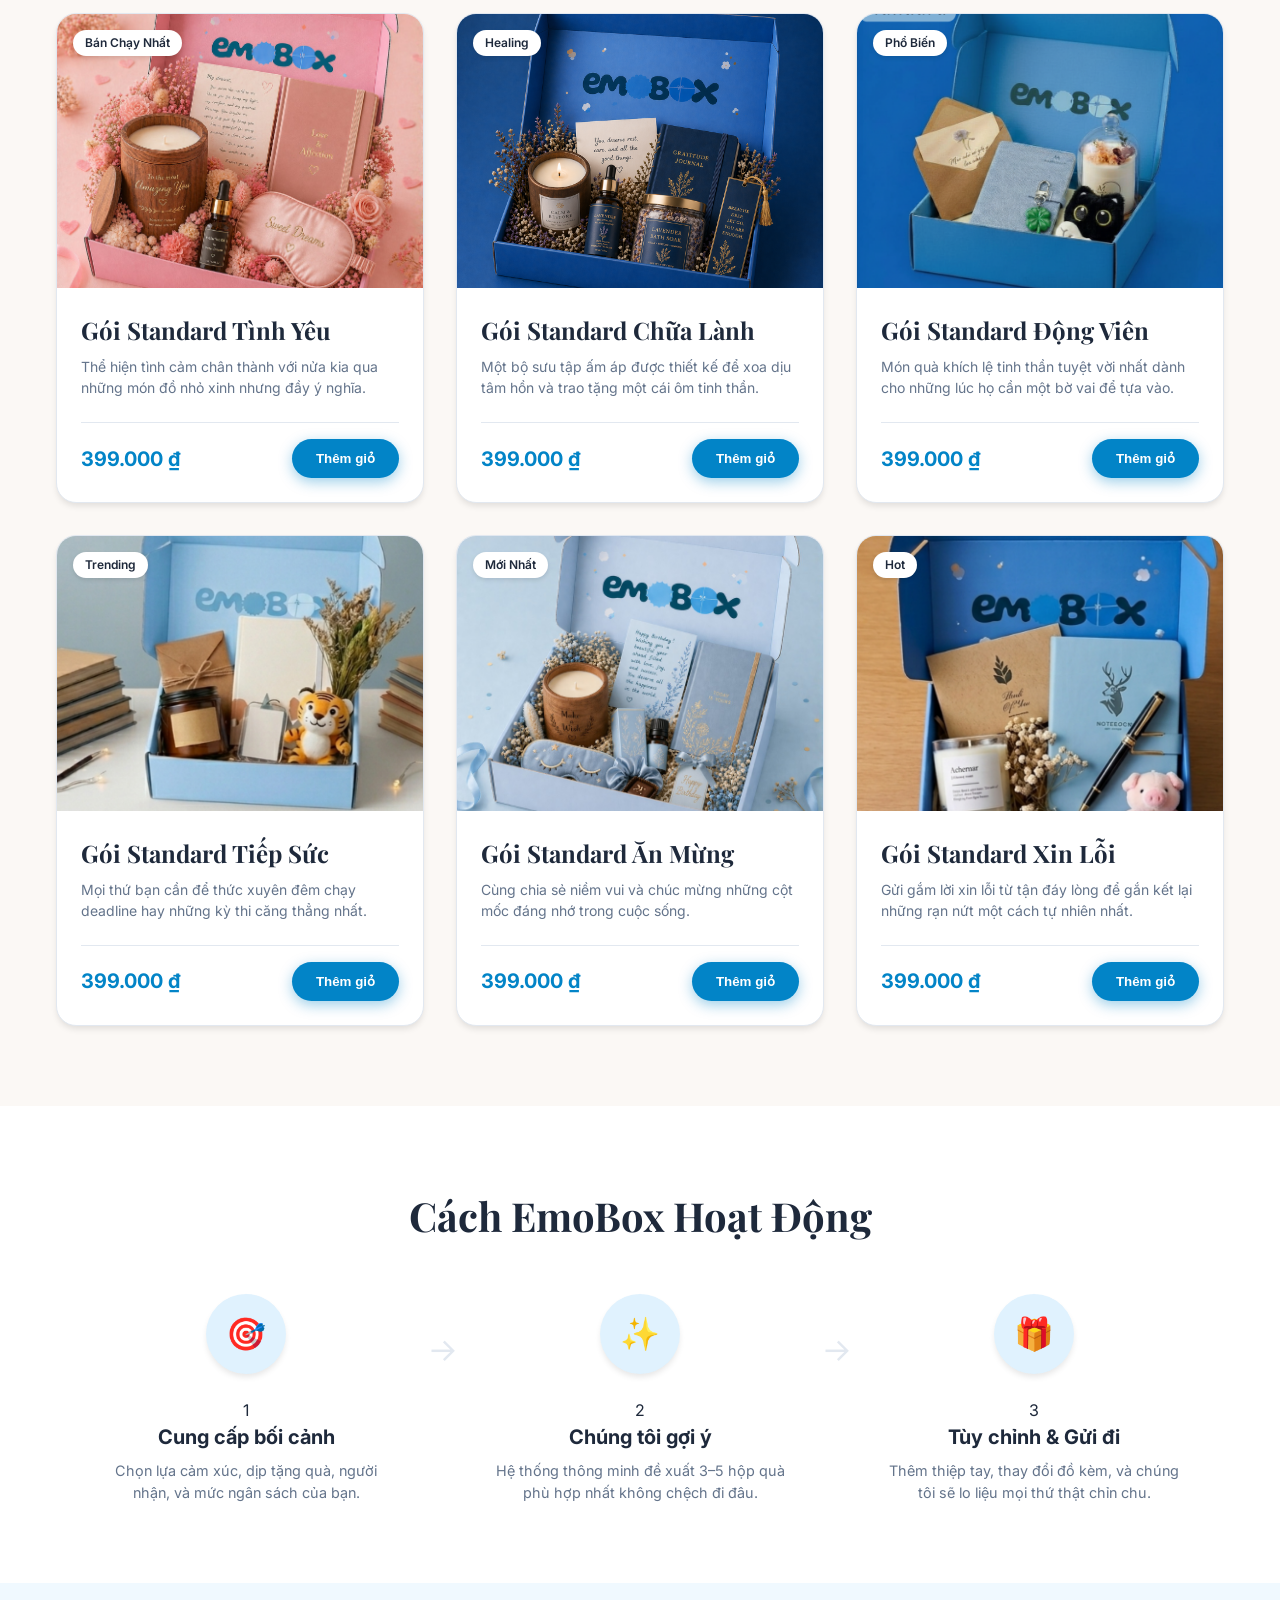
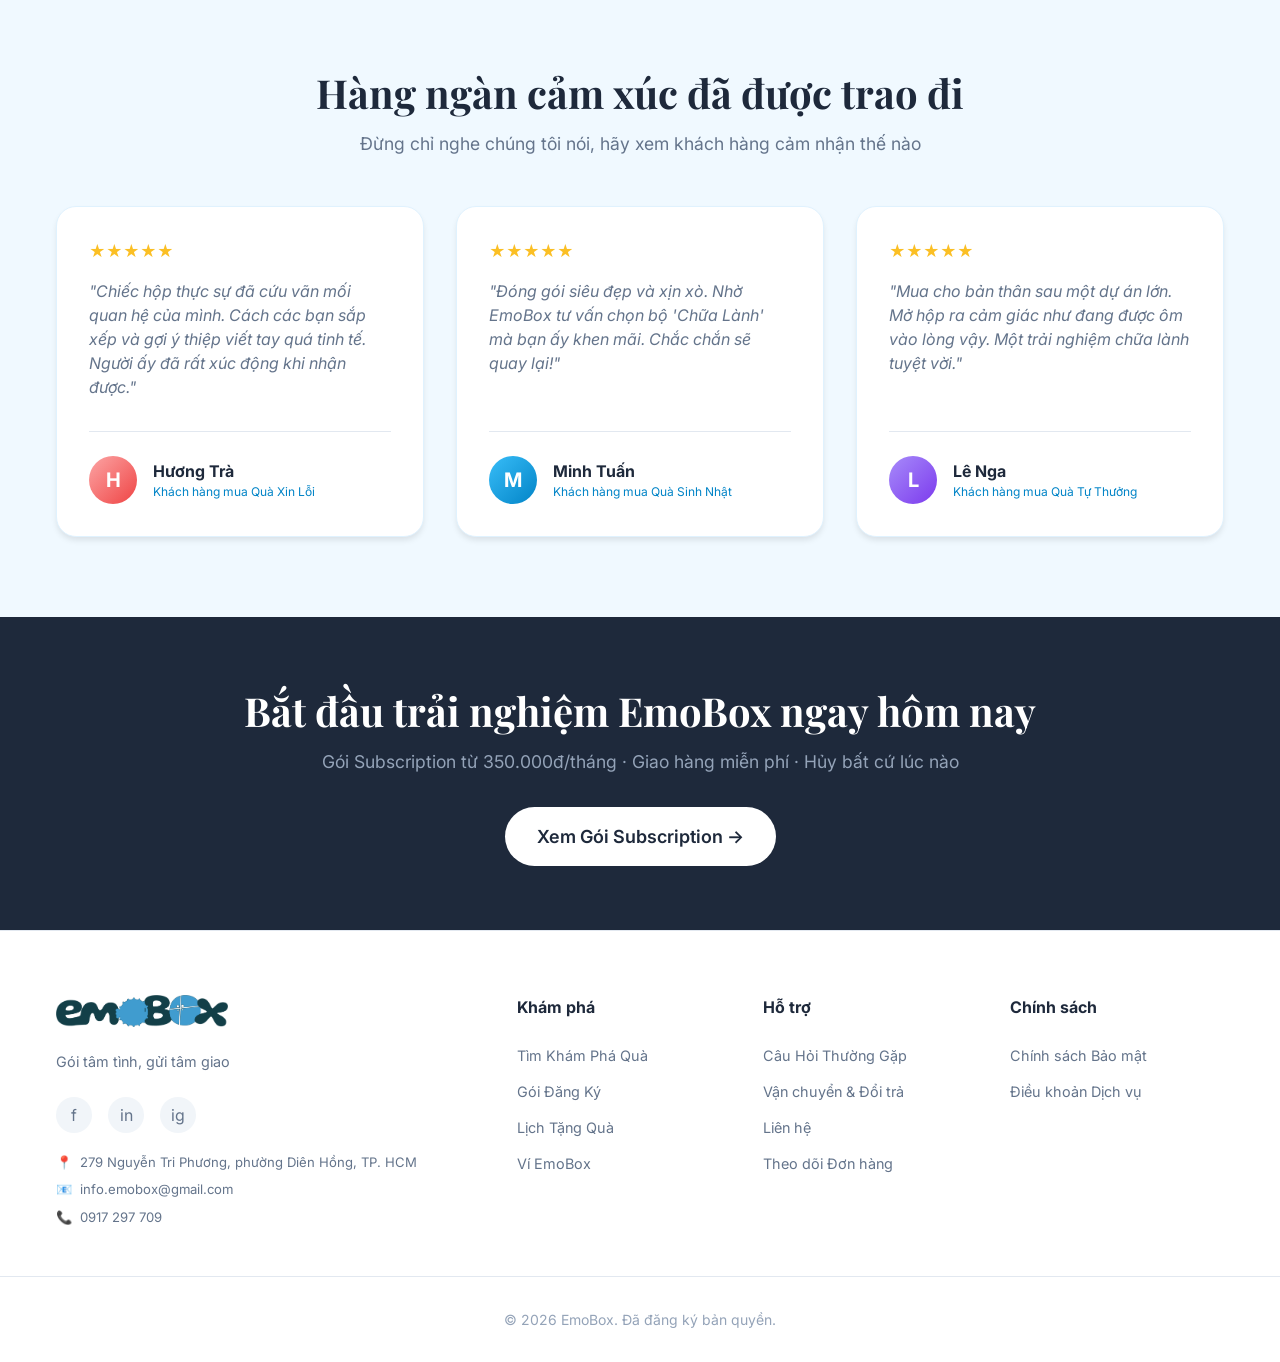
==== commit 54633187: "Update index.html" ====
--- a/index.html
+++ b/index.html
@@ -43,8 +43,7 @@
   <nav class="navbar" id="navbar">
     <div class="container nav-inner">
       <a href="index.html" class="nav-logo">
-        <div class="nav-logo-icon">🎁</div>
-        <span>EmoBox</span>
+        <img src="Logo.png" alt="EmoBox Logo" style="height: 32px; object-fit: contain;">
       </a>
       <div class="nav-links" id="navLinks">
         <a href="index.html" class="nav-link active">Trang Chủ</a>
@@ -265,7 +264,9 @@
   <footer class="footer">
     <div class="container footer-grid">
       <div class="footer-brand">
-        <span class="footer-logo">🎁 EmoBox</span>
+        <span class="footer-logo" style="display: block; margin-bottom: 1rem;">
+          <img src="Logo.png" alt="EmoBox Logo" style="height: 32px; object-fit: contain;">
+        </span>
         <p class="footer-tagline">Gói tâm tình, gửi tâm giao</p>
         <div class="footer-socials">
           <a href="https://www.facebook.com/profile.php?id=61564729661320" target="_blank" class="social-btn">f</a>
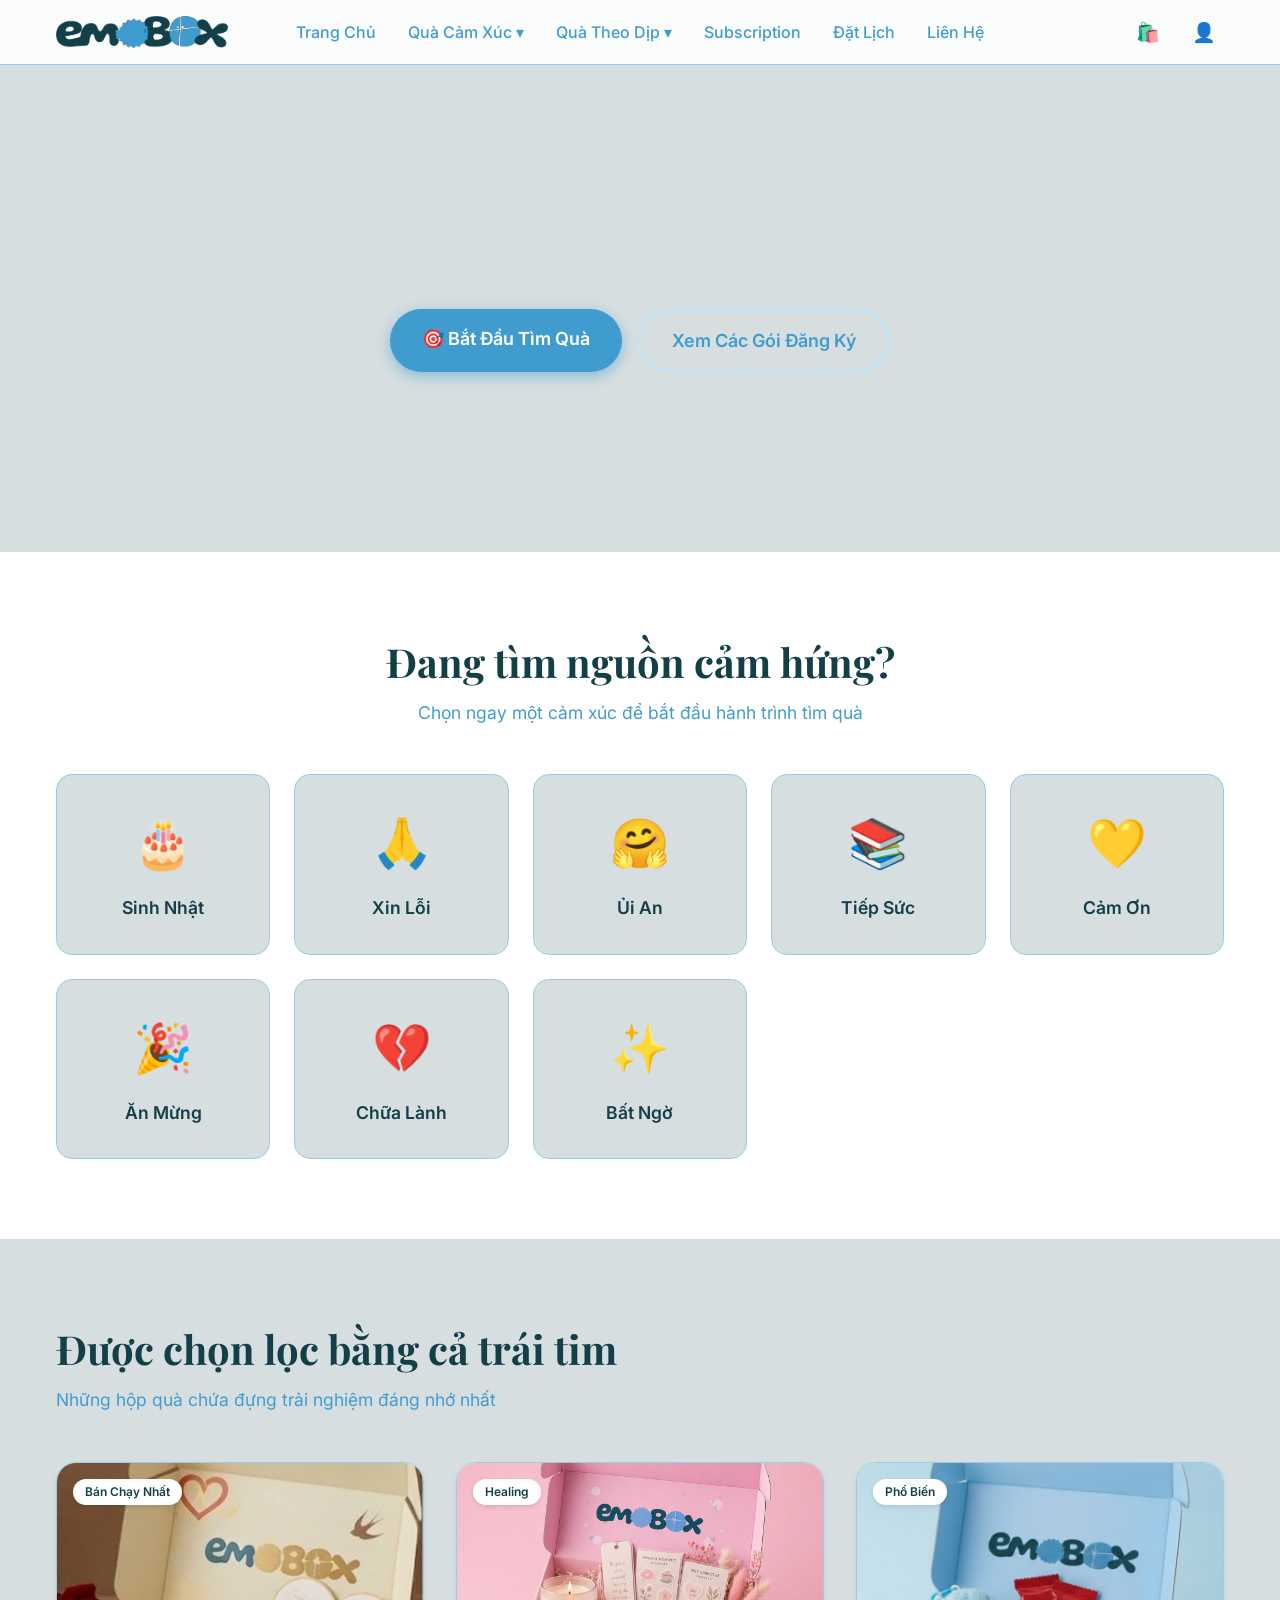
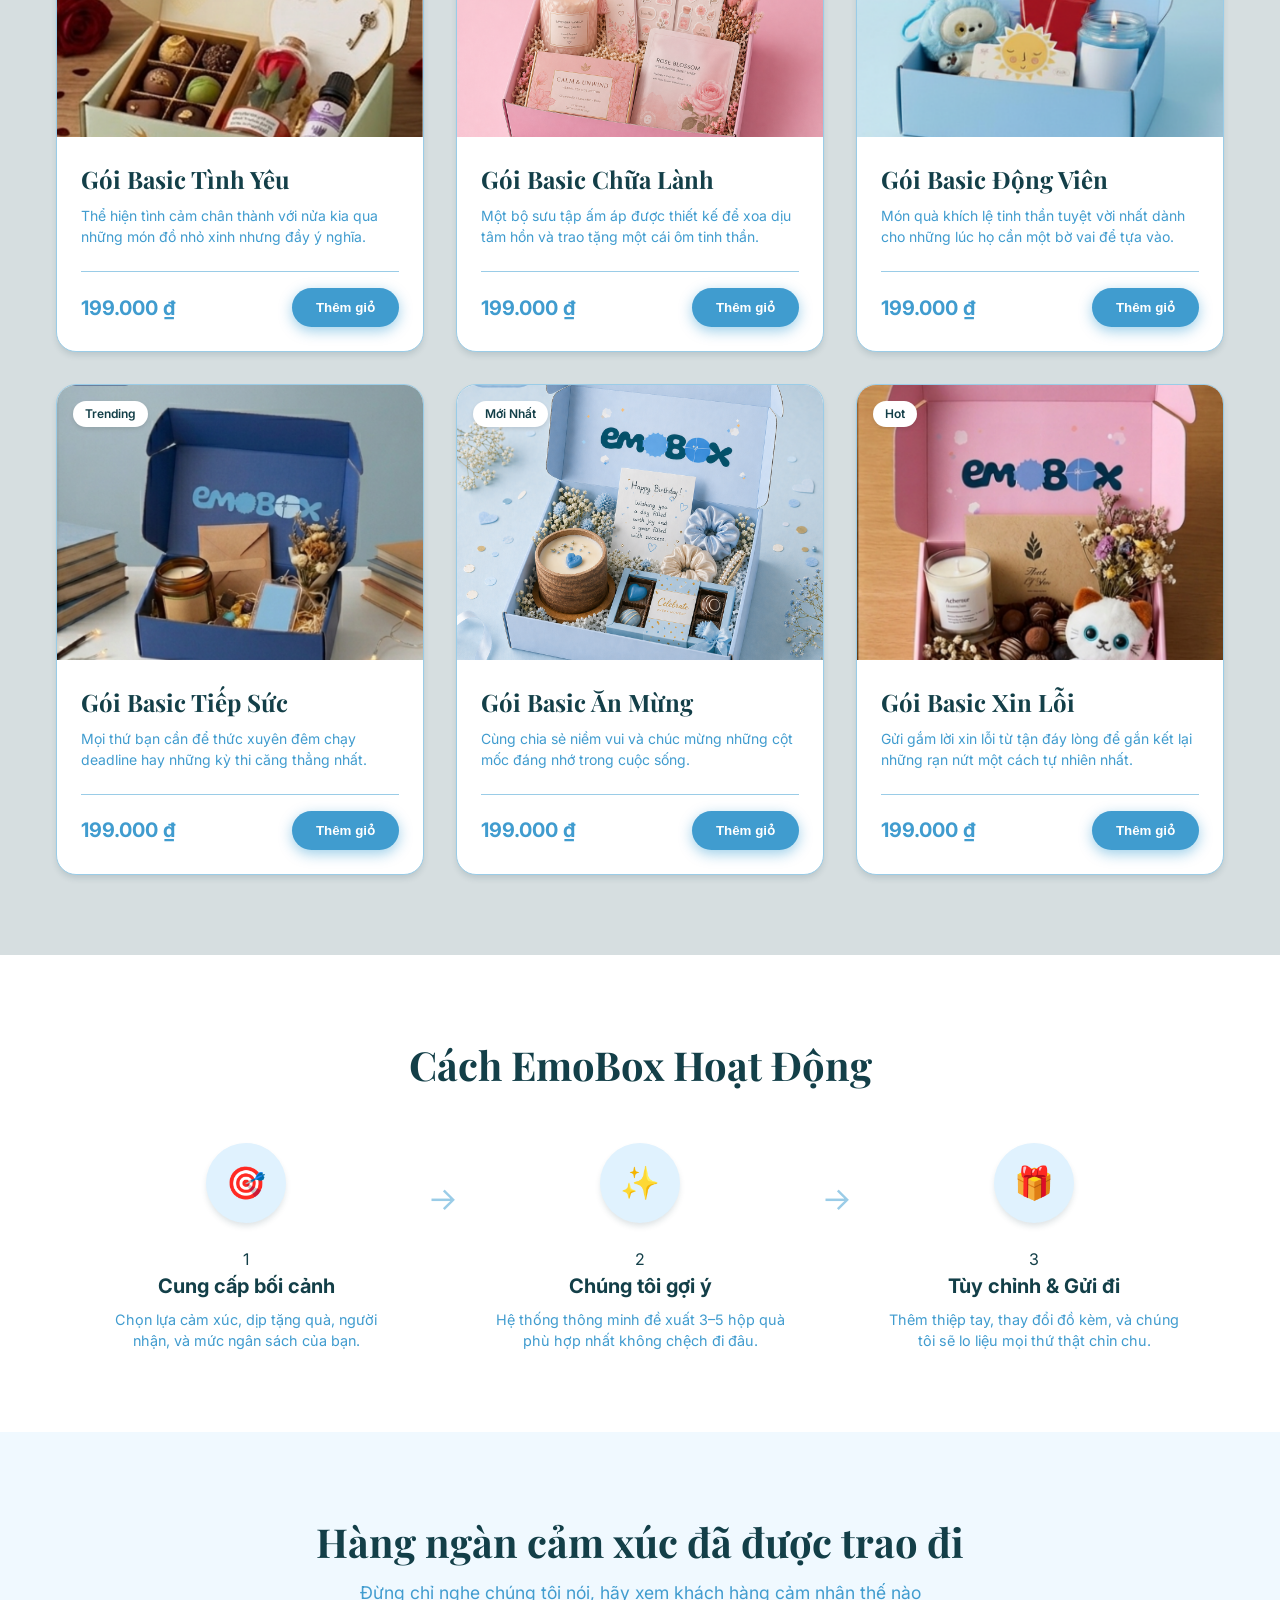
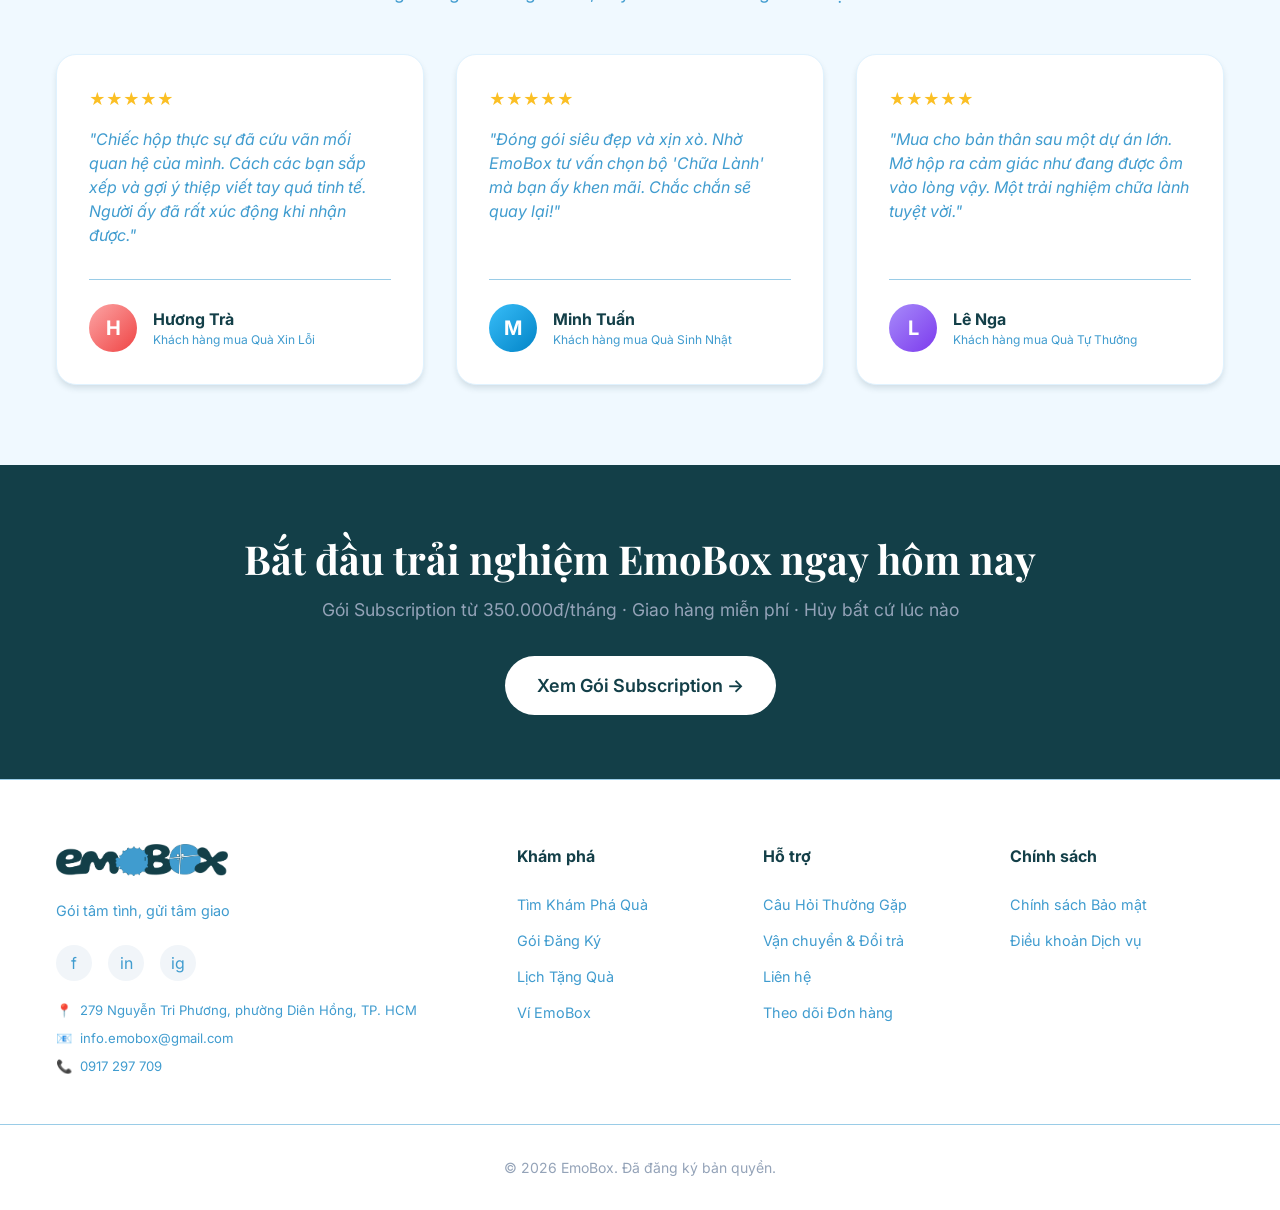
==== commit 5becae3e: "Update index.html" ====
--- a/index.html
+++ b/index.html
@@ -325,9 +325,9 @@
     renderEmotionGrid();
     renderFeaturedBoxes();
 
-    const STANDARD_PKG_DATA = {
-      picks: 2,
-      fixedItems: ['Thiệp cá nhân hóa', 'Nến thơm size lớn', 'Sổ tay'],
+    const BASIC_PKG_DATA = {
+      picks: 1,
+      fixedItems: ['Thiệp cá nhân hóa', 'Sổ tay mini'],
       options: ['Gấu bông mini', 'Tinh dầu', 'Sleep mask', 'Bookmark', 'Bút premium', 'Sticky notes', 'Hoa khô', 'Móc khóa', 'Pouch nhỏ', 'Tất / Vớ', 'Chocolate hộp nhỏ', 'Túi chườm']
     };
 
@@ -340,7 +340,7 @@
       
       selectedPicks = [];
       document.getElementById('modalTitle').textContent = currentBox.name + ' – ' + formatPrice(currentBox.price);
-      document.getElementById('modalSub').textContent = '🔒 Cố định: ' + STANDARD_PKG_DATA.fixedItems.join(', ');
+      document.getElementById('modalSub').textContent = '🔒 Cố định: ' + BASIC_PKG_DATA.fixedItems.join(', ');
 
       const imgContainer = document.getElementById('pkgImageContainer');
       const imgEl = document.getElementById('pkgImage');
@@ -350,7 +350,7 @@
       updateProgress();
 
       const body = document.getElementById('modalBody');
-      body.innerHTML = STANDARD_PKG_DATA.options.map((opt, idx) => `
+      body.innerHTML = BASIC_PKG_DATA.options.map((opt, idx) => `
         <label class="pick-option" id="opt-${idx}">
           <div class="pick-checkbox" id="chk-${idx}"></div>
           <span class="pick-label">${opt}</span>
@@ -373,13 +373,23 @@
     function updateProgress() {
       if (!currentBox) return;
       const count = selectedPicks.length;
-      const max = STANDARD_PKG_DATA.picks;
+      const max = BASIC_PKG_DATA.picks;
       const prog = document.getElementById('modalProgress');
       const btn = document.getElementById('modalAddBtn');
 
-      prog.innerHTML = count === 0 ? `Có thể chọn thêm tối đa <strong>${max}</strong> món` : `Đã chọn: <strong>${count} / ${max}</strong> món tự chọn`;
-      btn.disabled = false;
-      btn.textContent = 'Thêm vào giỏ hàng';
+      if (count < max) {
+        prog.innerHTML = count === 0 ? `Vui lòng chọn đủ <strong>${max}</strong> món tự chọn` : `Đã chọn: <strong>${count} / ${max}</strong> món tự chọn`;
+        btn.disabled = true;
+        btn.textContent = 'Chọn đủ món để tiếp tục';
+        btn.style.opacity = '0.5';
+        btn.style.cursor = 'not-allowed';
+      } else {
+        prog.innerHTML = `Đã chọn đủ: <strong>${max} / ${max}</strong> món tự chọn`;
+        btn.disabled = false;
+        btn.textContent = 'Thêm vào giỏ hàng';
+        btn.style.opacity = '1';
+        btn.style.cursor = 'pointer';
+      }
     }
 
     function togglePick(optName, idx) {
@@ -389,7 +399,7 @@
         document.getElementById('opt-' + idx).classList.remove('selected');
         document.getElementById('chk-' + idx).textContent = '';
       } else {
-        if (selectedPicks.length >= STANDARD_PKG_DATA.picks) {
+        if (selectedPicks.length >= BASIC_PKG_DATA.picks) {
           showToast('Bạn đã chọn đủ số lượng món tự chọn!');
           const input = document.querySelector(`#opt-${idx} input`);
           if (input) input.checked = false;
@@ -401,7 +411,7 @@
       }
       
       const allLabels = document.querySelectorAll('.pick-option');
-      if (selectedPicks.length >= STANDARD_PKG_DATA.picks) {
+      if (selectedPicks.length >= BASIC_PKG_DATA.picks) {
         allLabels.forEach(lbl => {
           if (!lbl.classList.contains('selected')) lbl.classList.add('disabled');
         });
@@ -425,7 +435,7 @@
         image: document.getElementById('pkgImage').src,
         pkgPrice: formatPrice(currentBox.price),
         priceNum: currentBox.price,
-        fixedItems: [...STANDARD_PKG_DATA.fixedItems],
+        fixedItems: [...BASIC_PKG_DATA.fixedItems],
         selectedPicks: [...selectedPicks],
         quantity: 1
       });
--- a/style.css
+++ b/style.css
@@ -1,12 +1,12 @@
 :root {
-  --primary: #0284c7;
-  --primary-hover: #0369a1;
-  --bg-color: #FBF8F5;
-  --text-main: #1e293b;
-  --text-muted: #64748b;
+  --primary: #409CCF;
+  --primary-hover: #133F48;
+  --bg-color: #D6DEE0;
+  --text-main: #133F48;
+  --text-muted: #409CCF;
   --white: #ffffff;
-  --border: #e2e8f0;
-  --shadow: 0 4px 6px -1px rgb(0 0 0 / 0.1);
+  --border: #9ACCE7;
+  --shadow: 0 4px 6px -1px rgb(19 63 72 / 0.15);
   --font-serif: 'Playfair Display', serif;
   --font-sans: 'Inter', sans-serif;
 }
@@ -306,10 +306,22 @@
 /* HERO SECTION */
 .hero {
   position: relative;
-  padding: 6rem 1rem;
+  width: 100%;
+  aspect-ratio: 4888 / 1860;
   overflow: hidden;
   text-align: center;
-  background: linear-gradient(180deg, #e0f2fe 0%, var(--bg-color) 100%);
+  background-image: url('Cover.png');
+  background-size: 100% 100%;
+  background-position: center;
+  background-repeat: no-repeat;
+  display: flex;
+  flex-direction: column;
+  justify-content: center;
+  align-items: center;
+}
+
+.hero-bg-orbs {
+  display: none;
 }
 
 .hero-bg-orbs .orb {
@@ -328,18 +340,21 @@
   position: relative;
   z-index: 10;
   max-width: 800px;
-}
-
-.hero-badge {
-  display: inline-block;
-  background: white;
-  padding: 0.5rem 1rem;
-  border-radius: 999px;
-  font-size: 0.875rem;
-  font-weight: 600;
-  color: var(--primary);
-  margin-bottom: 1.5rem;
-  box-shadow: var(--shadow);
+  margin: 0 auto;
+}
+
+.hero-badge,
+.hero-title,
+.hero-subtitle {
+  display: none;
+}
+
+.hero-actions {
+  display: flex;
+  gap: 1rem;
+  justify-content: center;
+  margin-top: 8rem;
+  margin-bottom: 2rem;
 }
 
 .hero-title {
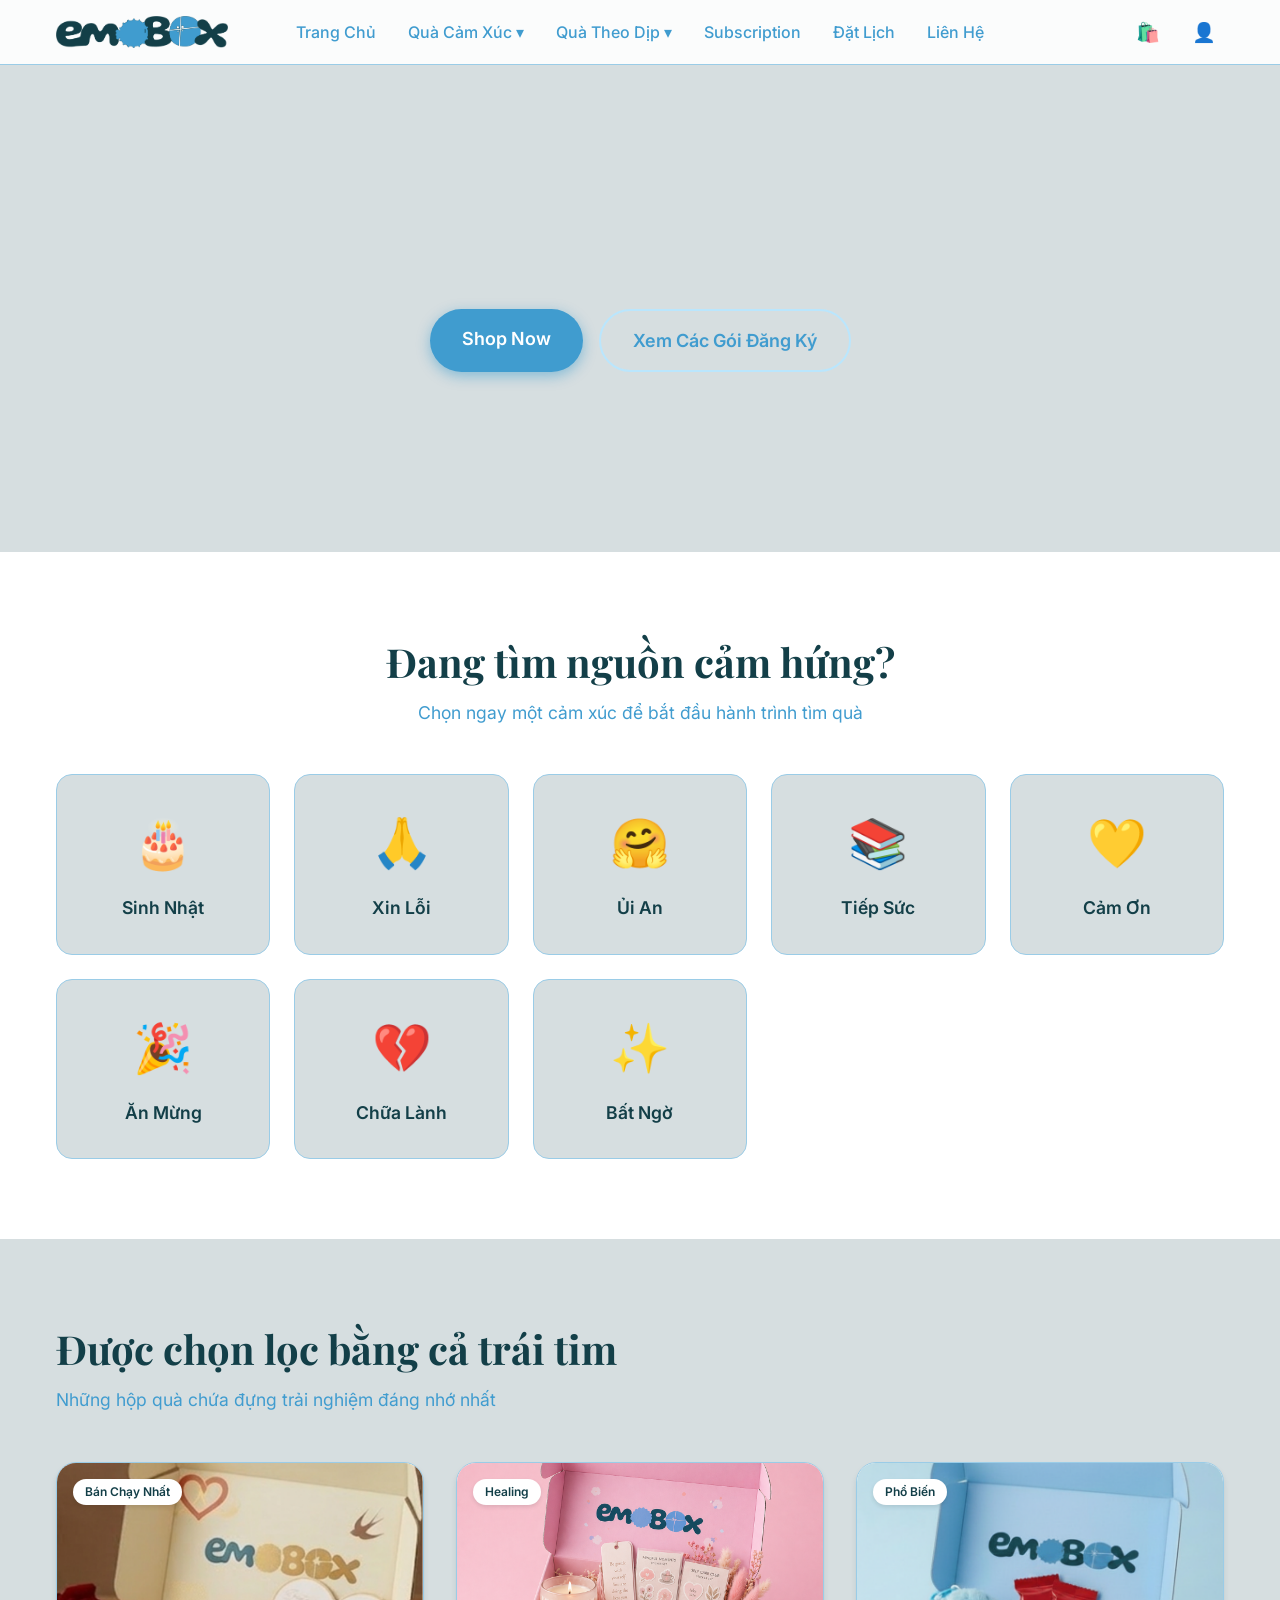
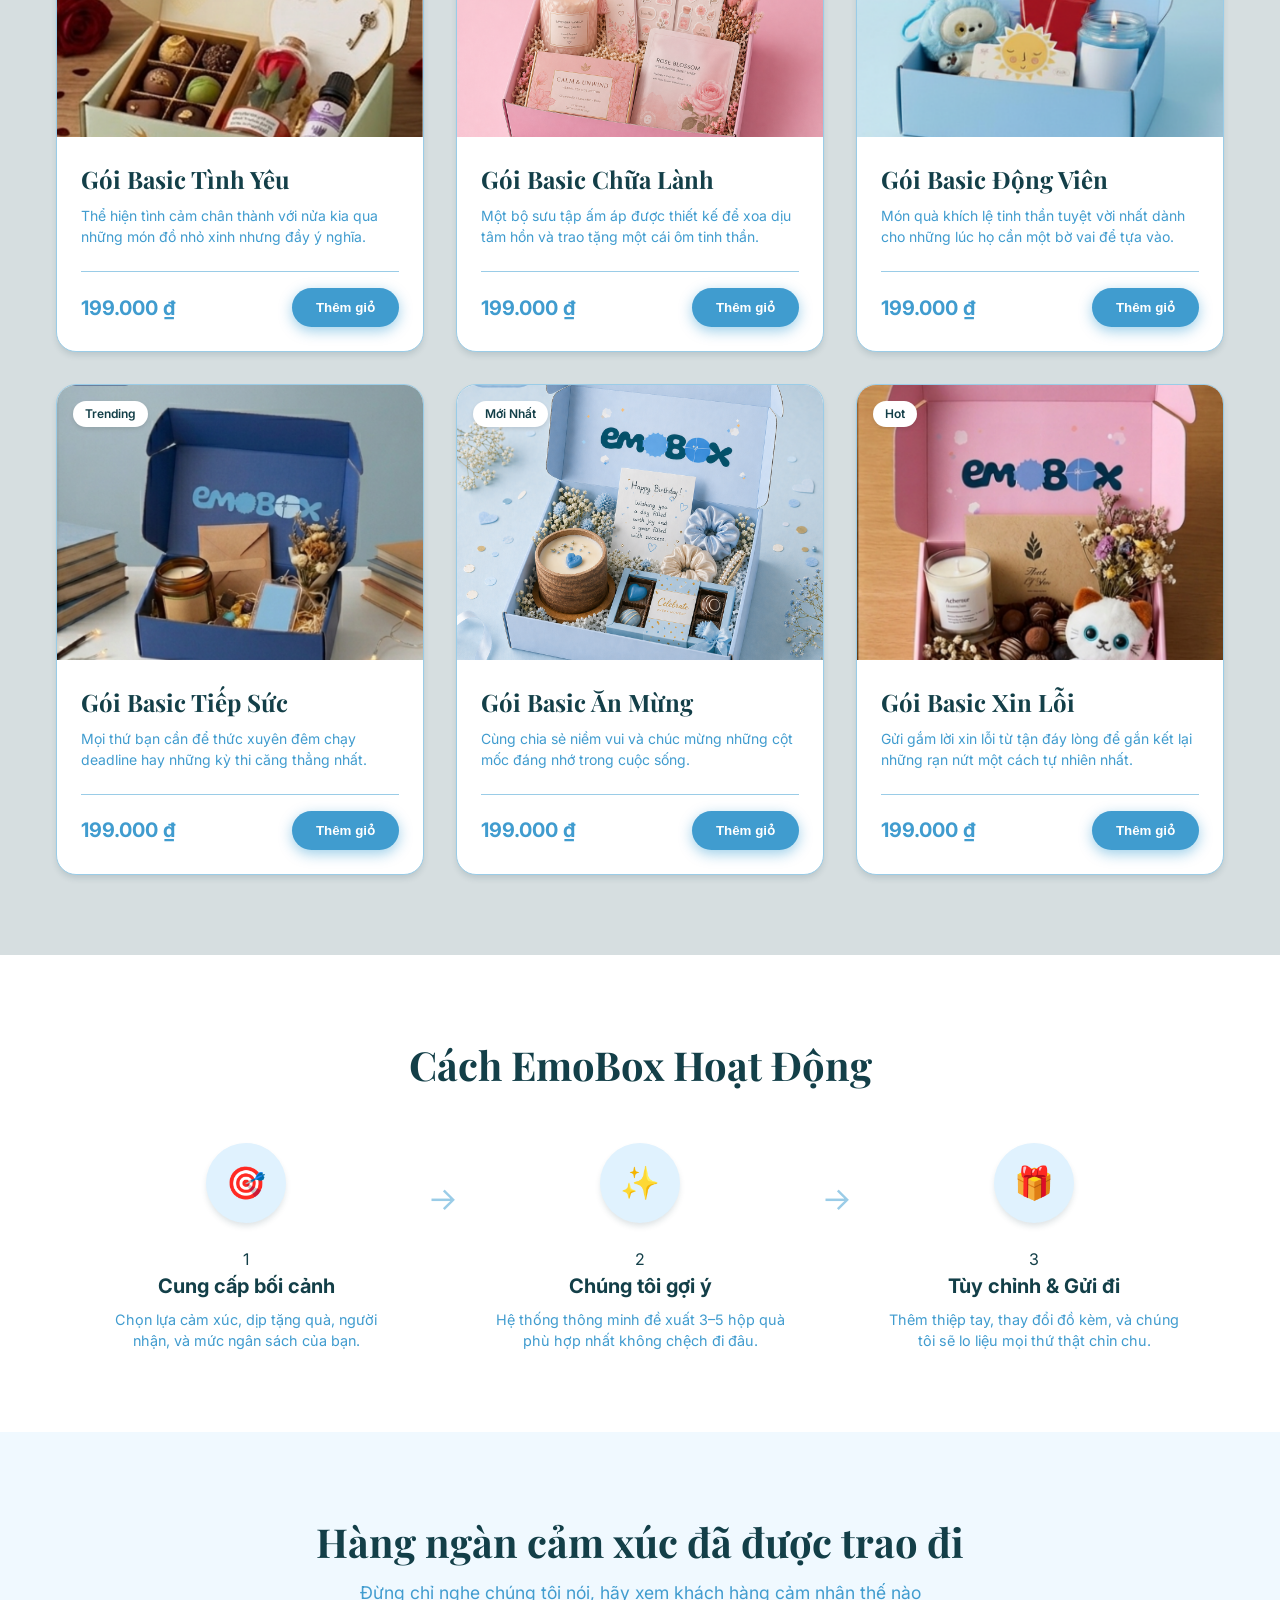
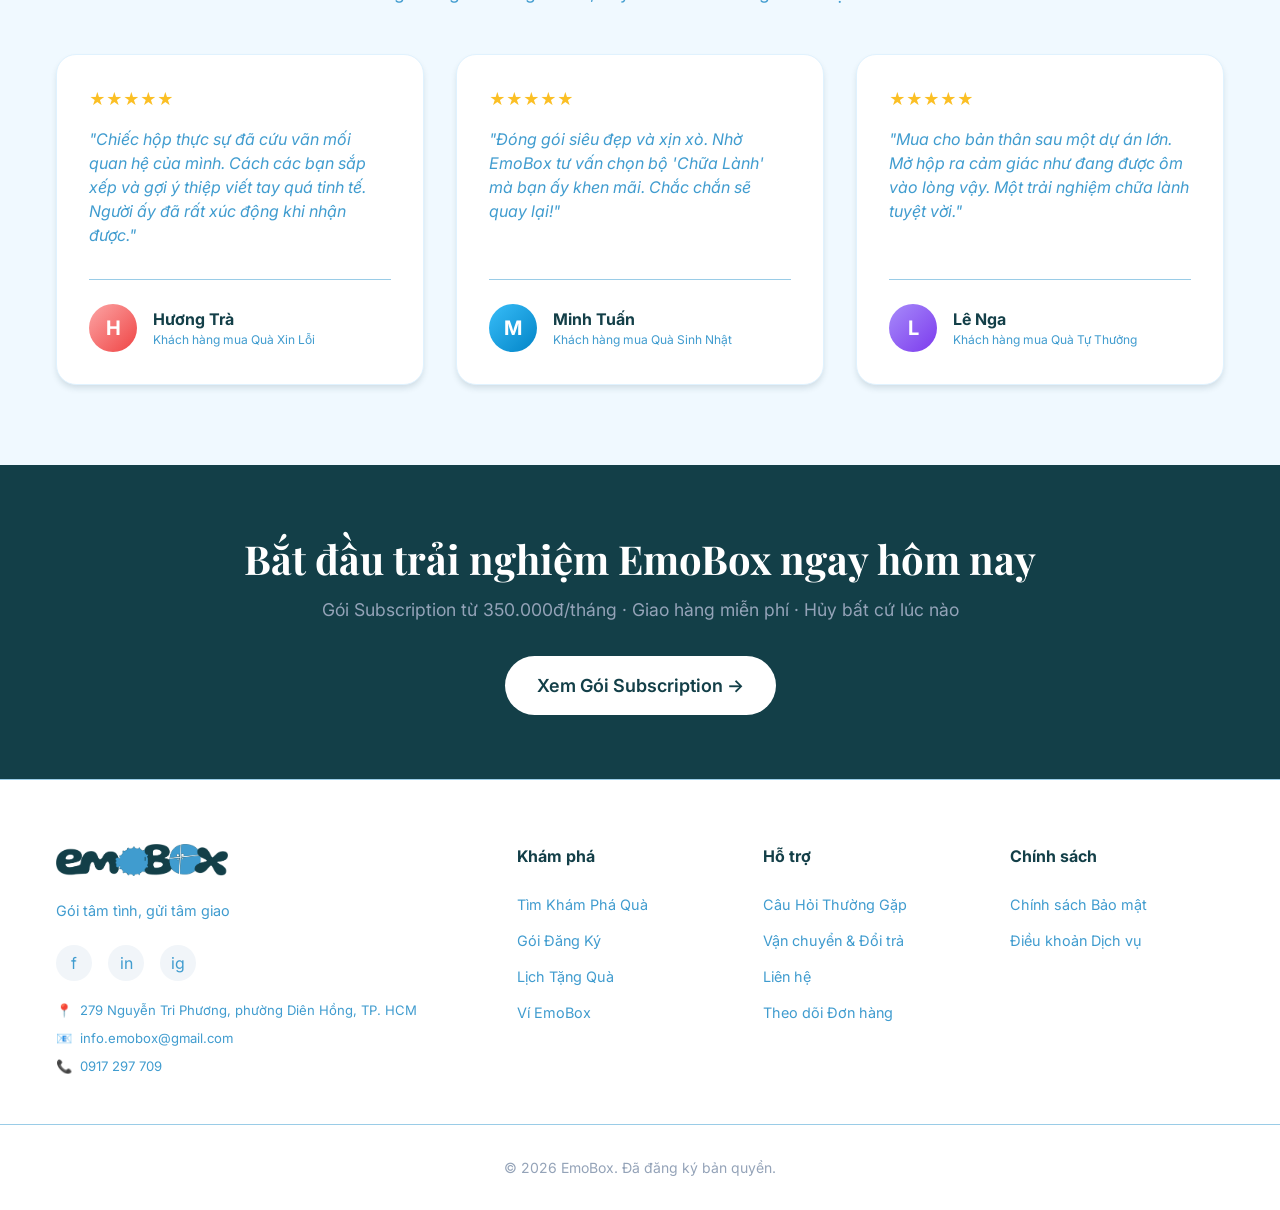
==== commit e5757d13: "Update index.html" ====
--- a/index.html
+++ b/index.html
@@ -117,7 +117,7 @@
         Hãy nói cho EmoBox biết bạn muốn họ cảm thấy thế nào, họ là ai, và chúng tôi sẽ gợi ý trải nghiệm cảm xúc hoàn hảo nhất nằm gọn trong một chiếc hộp.
       </p>
       <div class="hero-actions">
-        <a href="finder.html" class="btn btn-primary btn-lg">🎯 Bắt Đầu Tìm Quà</a>
+        <a href="#featuredSection" class="btn btn-primary btn-lg">Shop Now</a>
         <a href="plans.html" class="btn btn-outline btn-lg">Xem Các Gói Đăng Ký</a>
       </div>
     </div>
@@ -137,7 +137,7 @@
   </section>
 
   <!-- FEATURED BOXES -->
-  <section class="section bg-cream">
+  <section class="section bg-cream" id="featuredSection">
     <div class="container">
       <div class="section-header-row">
         <div>
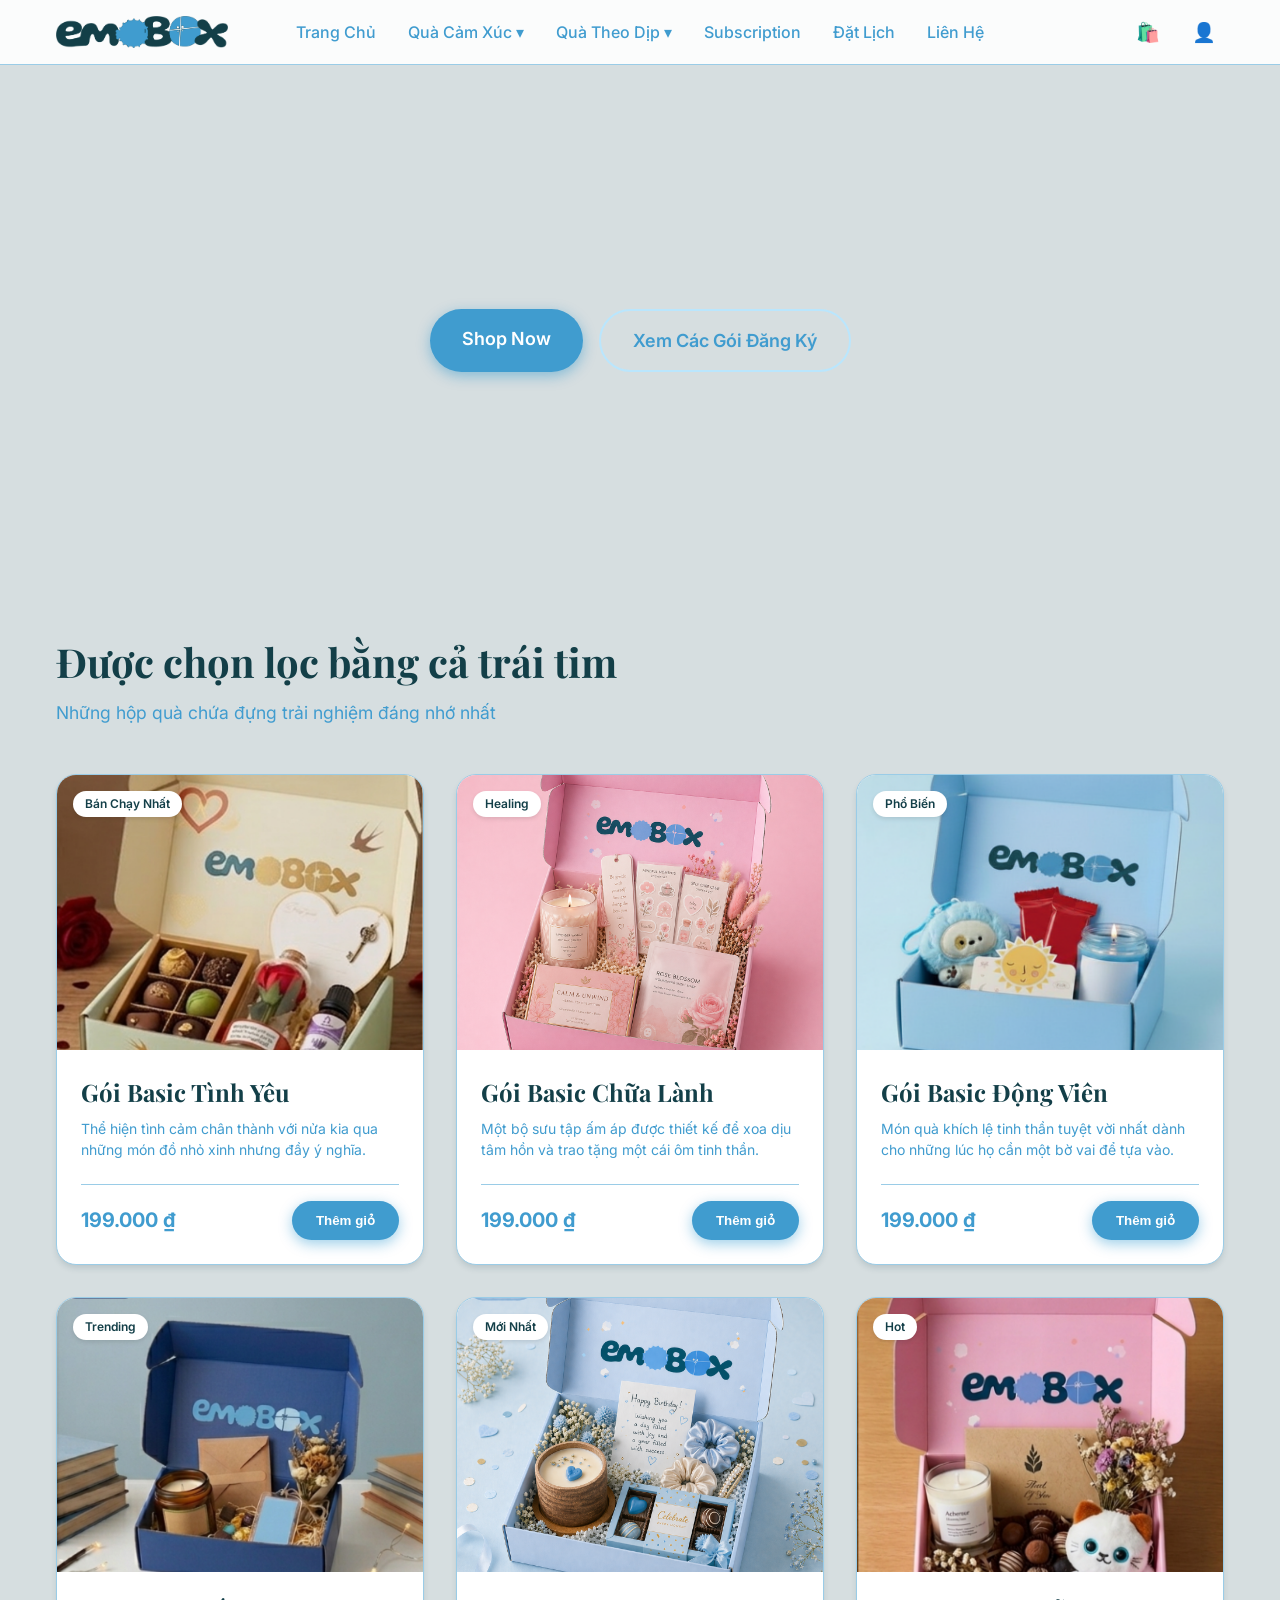
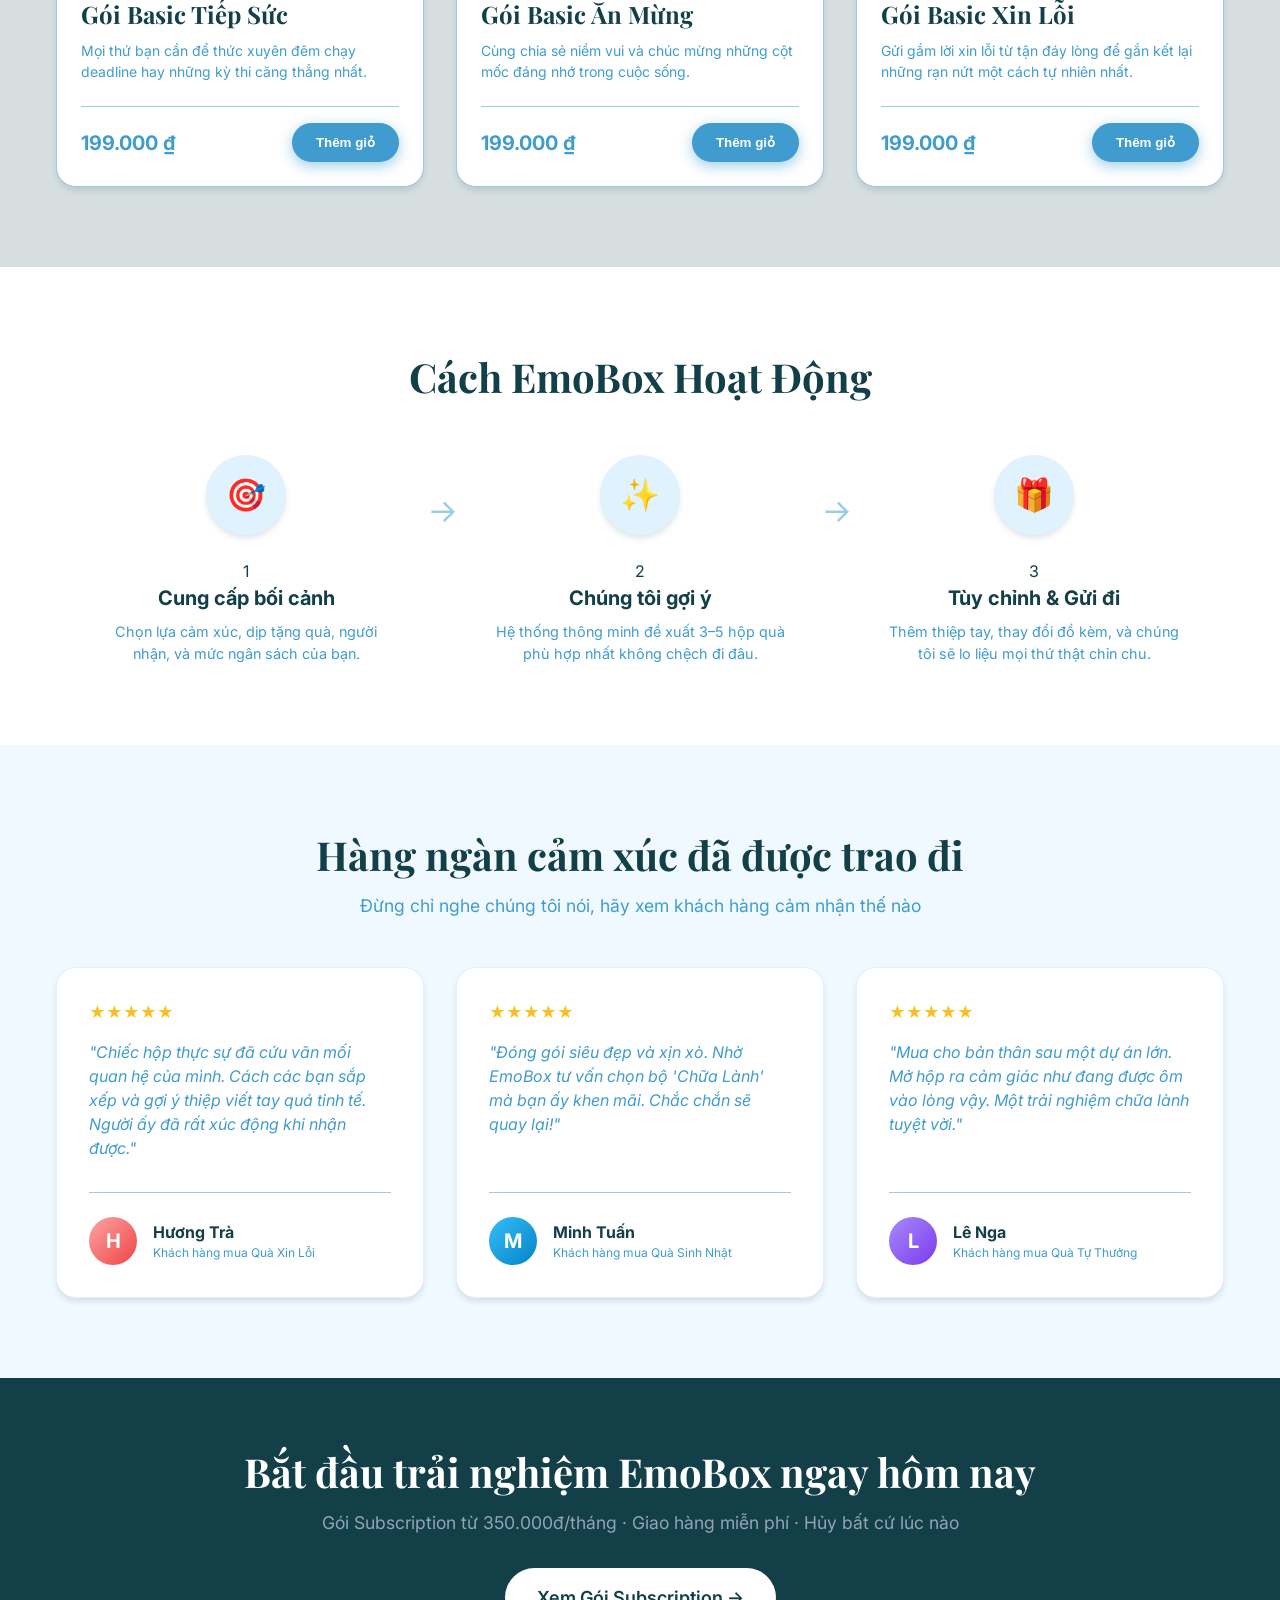
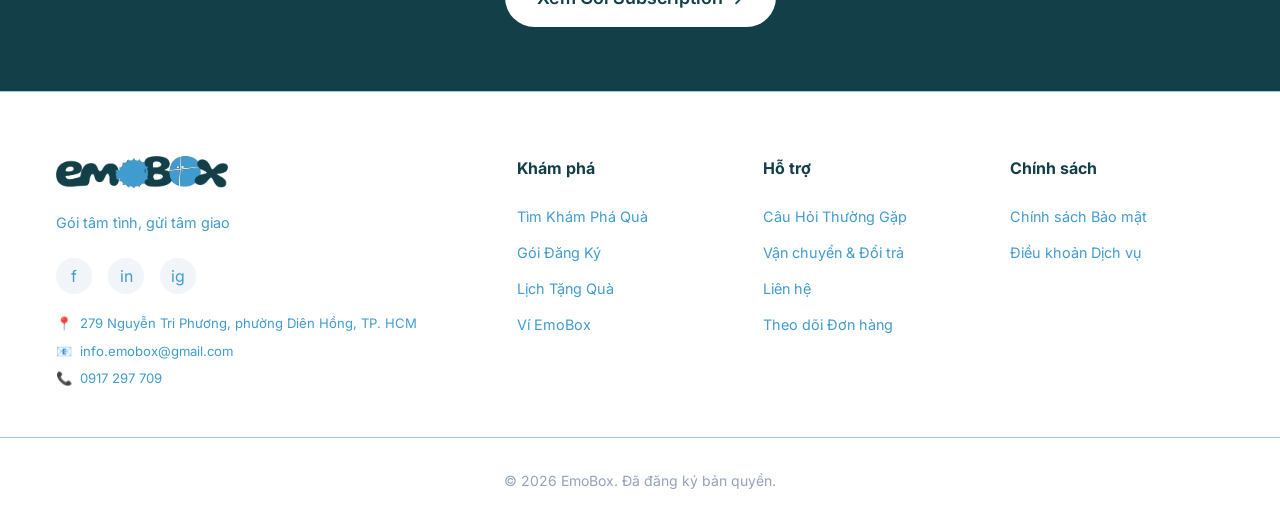
==== commit 013fb8c6: "Update index.html" ====
--- a/index.html
+++ b/index.html
@@ -123,18 +123,6 @@
     </div>
   </section>
 
-  <!-- EMOTION QUICK ENTRY -->
-  <section class="section bg-white">
-    <div class="container">
-      <div class="section-header">
-        <h2 class="section-title">Đang tìm nguồn cảm hứng?</h2>
-        <p class="section-subtitle">Chọn ngay một cảm xúc để bắt đầu hành trình tìm quà</p>
-      </div>
-      <div class="emotion-grid" id="emotionGrid">
-        <!-- Filled by JS -->
-      </div>
-    </div>
-  </section>
 
   <!-- FEATURED BOXES -->
   <section class="section bg-cream" id="featuredSection">
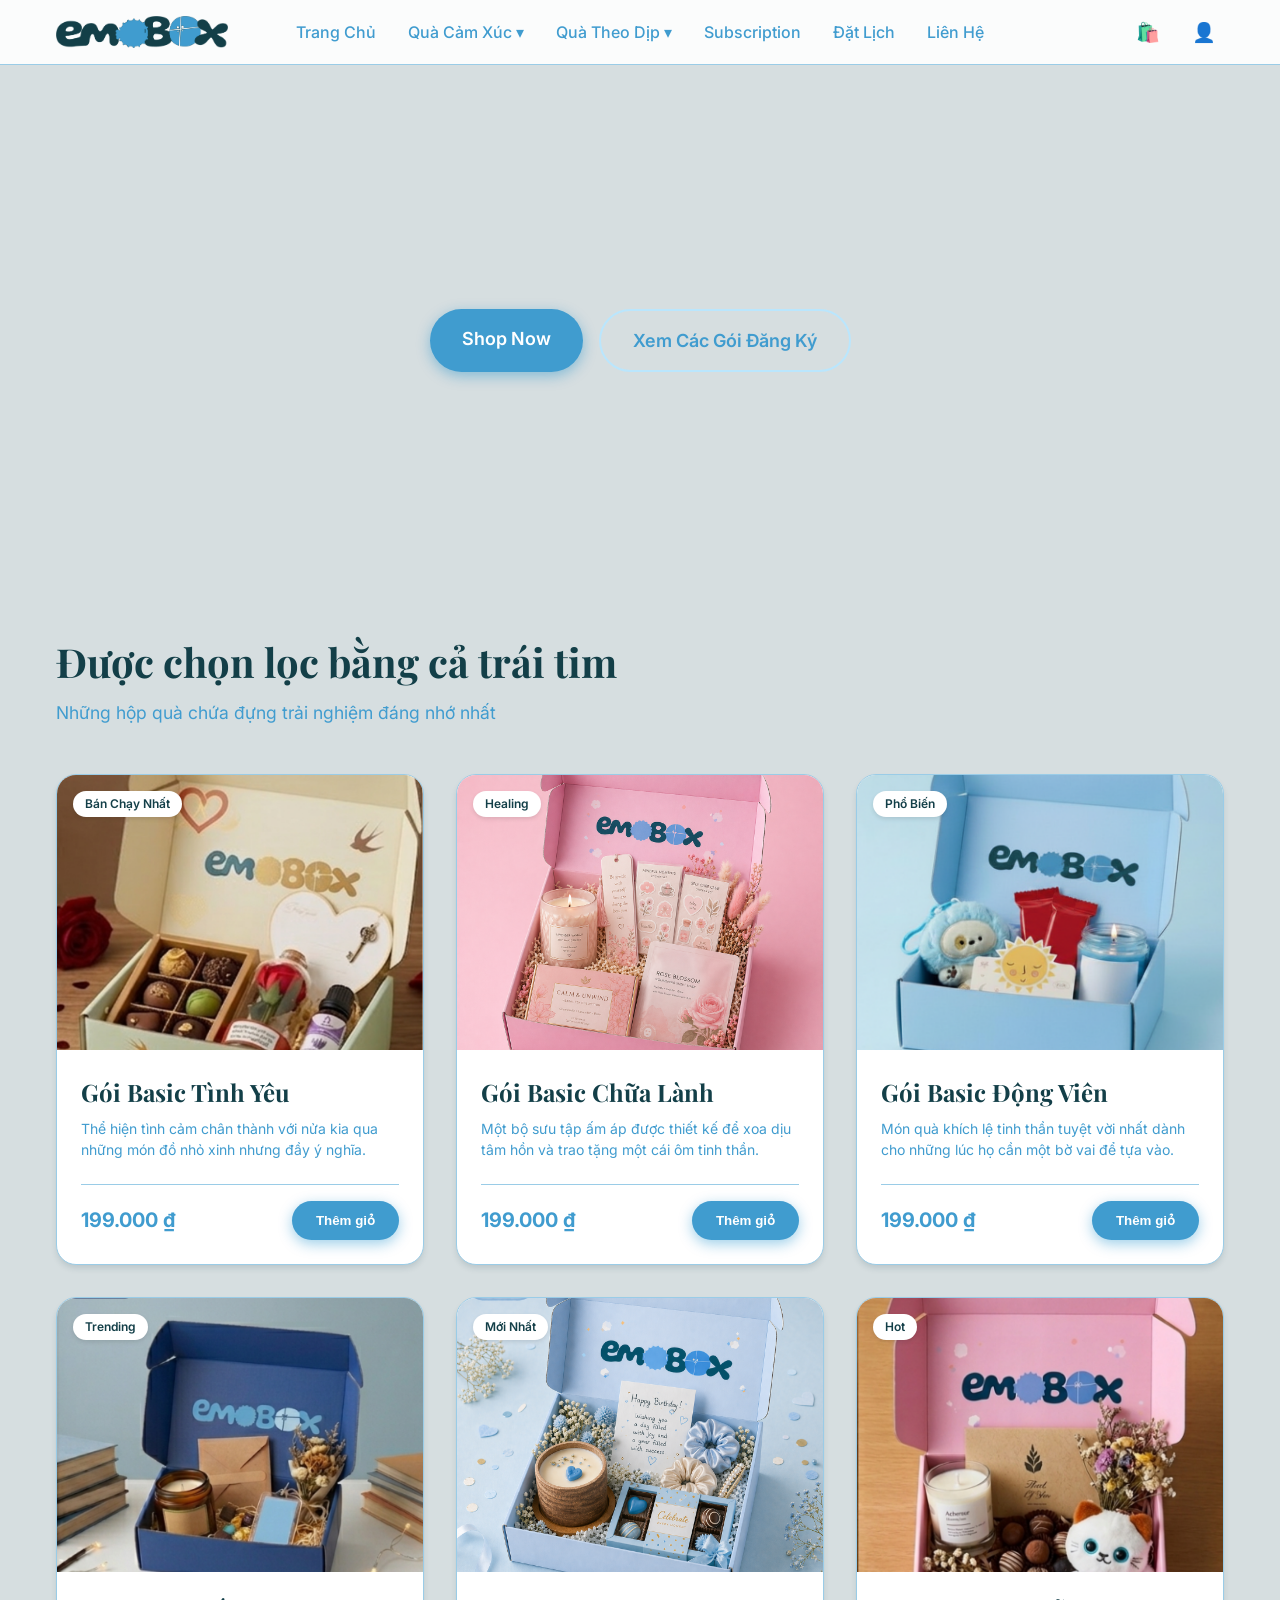
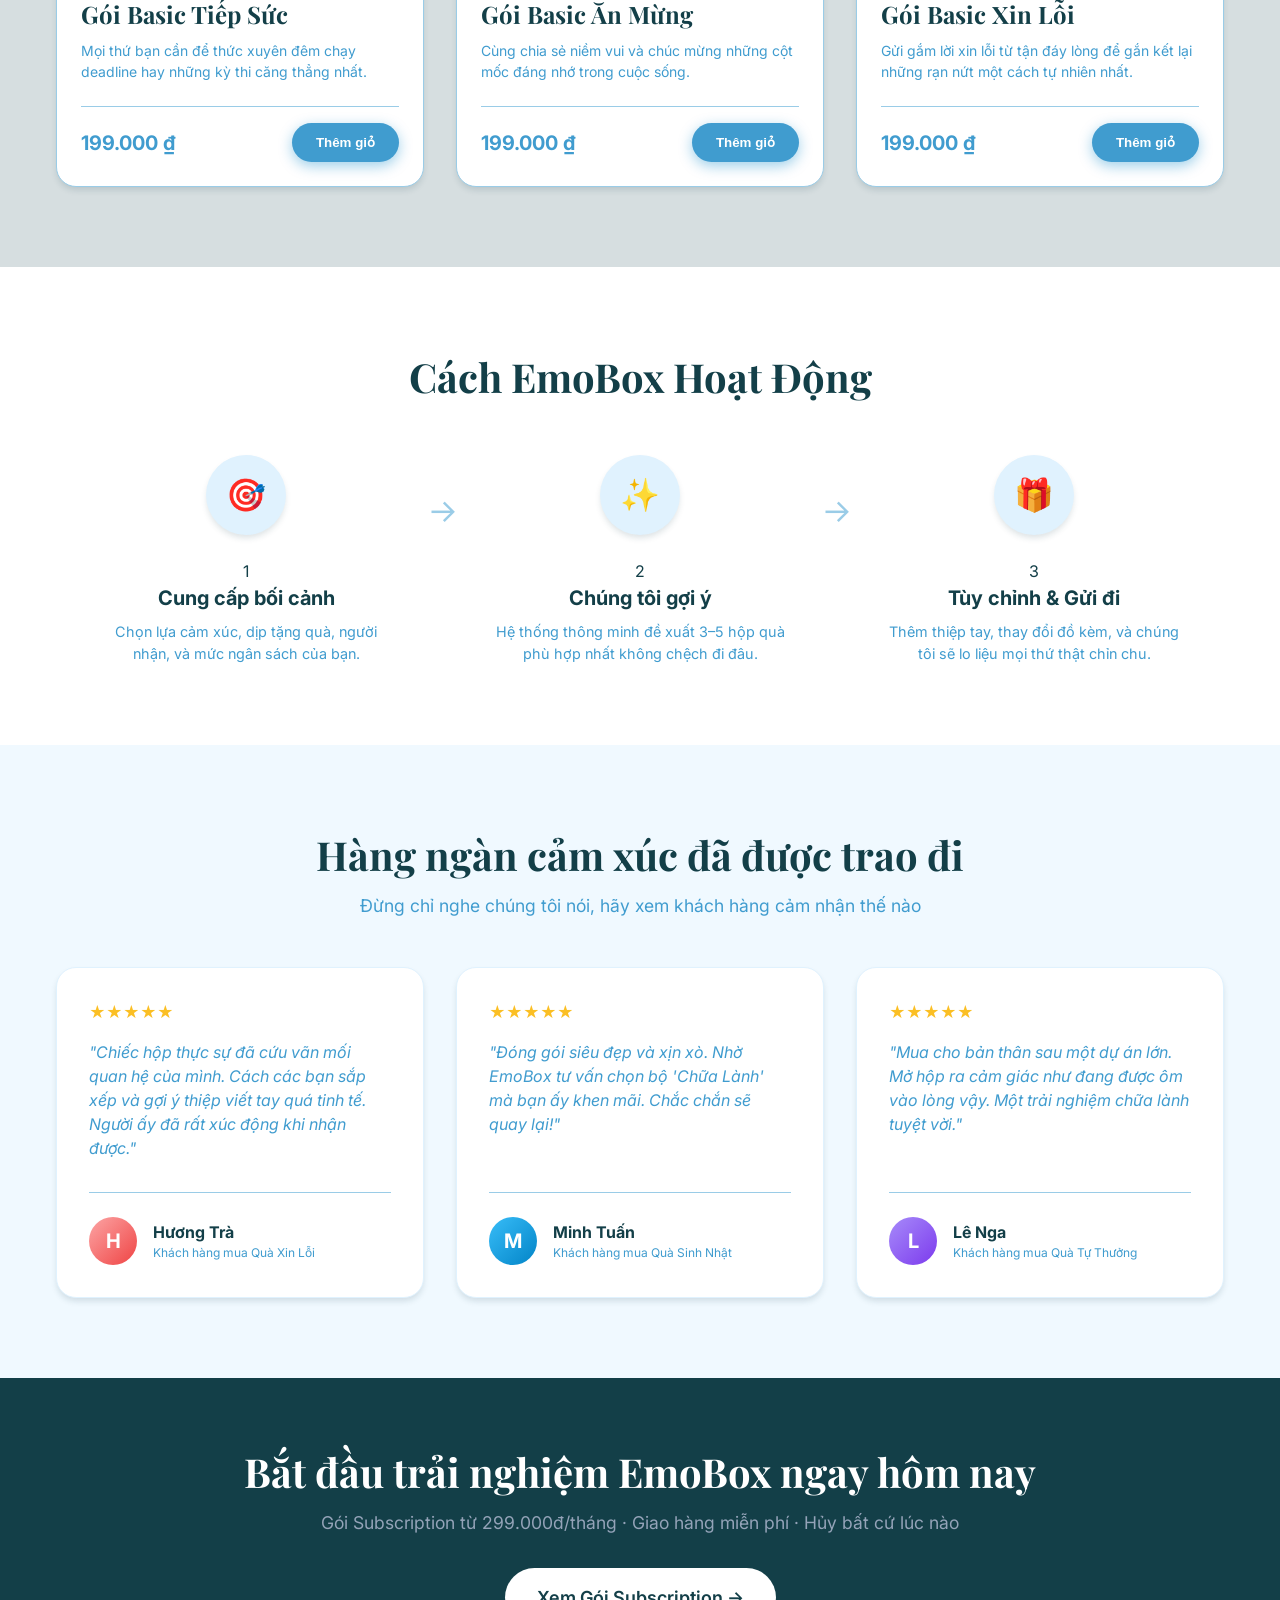
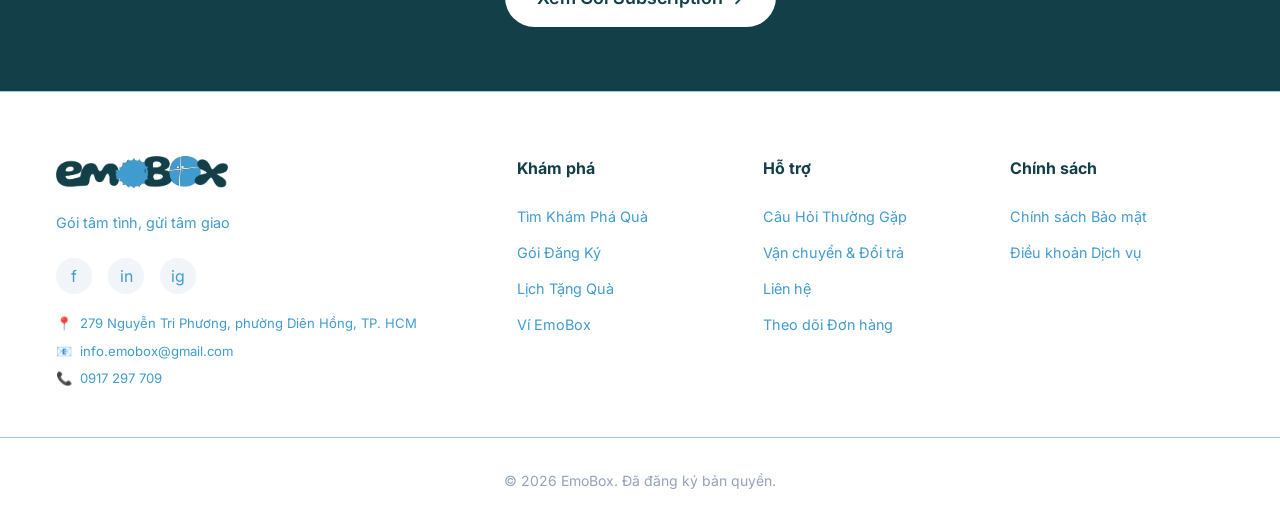
==== commit 919f26fa: "Update index.html" ====
--- a/index.html
+++ b/index.html
@@ -1,43 +1,214 @@
 <!DOCTYPE html>
 <html lang="vi">
+
 <head>
   <meta charset="UTF-8" />
   <meta name="viewport" content="width=device-width, initial-scale=1.0" />
   <title>EmoBox – Chọn đúng quà, trao đúng cảm xúc</title>
-  <meta name="description" content="EmoBox - Nền tảng quà tặng cảm xúc hàng đầu Việt Nam. Chọn quà theo cảm xúc, dịp tặng, người nhận." />
+  <meta name="description"
+    content="EmoBox - Nền tảng quà tặng cảm xúc hàng đầu Việt Nam. Chọn quà theo cảm xúc, dịp tặng, người nhận." />
   <link rel="preconnect" href="https://fonts.googleapis.com" />
   <link rel="preconnect" href="https://fonts.gstatic.com" crossorigin />
-  <link href="https://fonts.googleapis.com/css2?family=Playfair+Display:ital,wght@0,700;1,400&family=Inter:wght@400;500;600;700&display=swap" rel="stylesheet" />
+  <link
+    href="https://fonts.googleapis.com/css2?family=Playfair+Display:ital,wght@0,700;1,400&family=Inter:wght@400;500;600;700&display=swap"
+    rel="stylesheet" />
   <link rel="stylesheet" href="style.css" />
   <style>
     /* Modal */
-    .pkg-overlay { position: fixed; inset: 0; background: rgba(15,23,42,0.55); z-index: 900; display: flex; align-items: center; justify-content: center; opacity: 0; pointer-events: none; transition: opacity 0.25s; }
-    .pkg-overlay.active { opacity: 1; pointer-events: all; }
-    .pkg-modal { background: white; border-radius: 24px; width: 90%; max-width: 480px; max-height: 85vh; display: flex; flex-direction: column; overflow: hidden; transform: translateY(30px) scale(0.97); transition: transform 0.25s; box-shadow: 0 25px 60px -10px rgba(0,0,0,0.25); }
-    .pkg-overlay.active .pkg-modal { transform: translateY(0) scale(1); }
-    .pkg-modal-header { padding: 1.5rem 1.75rem 1.25rem; border-bottom: 1px solid var(--border); display: flex; justify-content: space-between; align-items: flex-start; }
-    .pkg-modal-title { font-size: 1.25rem; font-weight: 800; margin-bottom: 0.2rem; }
-    .pkg-modal-sub { font-size: 0.82rem; color: var(--text-muted); }
-    .pkg-modal-close { background: #f1f5f9; border: none; width: 32px; height: 32px; border-radius: 50%; cursor: pointer; font-size: 1rem; display: flex; align-items: center; justify-content: center; flex-shrink: 0; transition: background 0.2s; }
-    .pkg-modal-close:hover { background: #e2e8f0; }
-    .pkg-modal-progress { padding: 0.85rem 1.75rem; background: #f8fafc; border-bottom: 1px solid var(--border); font-size: 0.82rem; color: var(--text-muted); display: flex; align-items: center; gap: 0.5rem; }
-    .pkg-modal-progress strong { color: var(--primary); }
-    .pkg-modal-body { overflow-y: auto; padding: 1.25rem 1.75rem; flex: 1; }
-    .pick-option { display: flex; align-items: center; gap: 0.875rem; padding: 0.85rem 1rem; border: 2px solid var(--border); border-radius: 12px; margin-bottom: 0.65rem; cursor: pointer; transition: all 0.18s; user-select: none; }
-    .pick-option:hover { border-color: #bae6fd; background: #f0f9ff; }
-    .pick-option.selected { border-color: var(--primary); background: #e0f2fe; }
-    .pick-option.disabled { opacity: 0.4; cursor: not-allowed; }
-    .pick-checkbox { width: 20px; height: 20px; border: 2px solid var(--border); border-radius: 6px; display: flex; align-items: center; justify-content: center; flex-shrink: 0; transition: all 0.18s; }
-    .pick-option.selected .pick-checkbox { background: var(--primary); border-color: var(--primary); color: white; font-size: 0.75rem; }
-    .pick-label { font-size: 0.92rem; font-weight: 500; }
-    .pkg-modal-footer { padding: 1.25rem 1.75rem; border-top: 1px solid var(--border); display: flex; gap: 0.75rem; }
-    .pkg-modal-footer .btn-add { flex: 1; padding: 0.85rem; background: var(--primary); color: white; border: none; border-radius: 12px; font-weight: 700; font-size: 0.95rem; cursor: pointer; transition: all 0.2s; }
-    .pkg-modal-footer .btn-add:disabled { opacity: 0.4; cursor: not-allowed; }
-    .pkg-modal-footer .btn-add:not(:disabled):hover { background: var(--primary-hover); }
-    .pkg-modal-footer .btn-cancel { padding: 0.85rem 1.25rem; background: #f1f5f9; border: none; border-radius: 12px; font-weight: 600; font-size: 0.9rem; cursor: pointer; color: var(--text-muted); transition: background 0.2s; }
-    .pkg-modal-footer .btn-cancel:hover { background: #e2e8f0; }
+    .pkg-overlay {
+      position: fixed;
+      inset: 0;
+      background: rgba(15, 23, 42, 0.55);
+      z-index: 900;
+      display: flex;
+      align-items: center;
+      justify-content: center;
+      opacity: 0;
+      pointer-events: none;
+      transition: opacity 0.25s;
+    }
+
+    .pkg-overlay.active {
+      opacity: 1;
+      pointer-events: all;
+    }
+
+    .pkg-modal {
+      background: white;
+      border-radius: 24px;
+      width: 90%;
+      max-width: 480px;
+      max-height: 85vh;
+      display: flex;
+      flex-direction: column;
+      overflow: hidden;
+      transform: translateY(30px) scale(0.97);
+      transition: transform 0.25s;
+      box-shadow: 0 25px 60px -10px rgba(0, 0, 0, 0.25);
+    }
+
+    .pkg-overlay.active .pkg-modal {
+      transform: translateY(0) scale(1);
+    }
+
+    .pkg-modal-header {
+      padding: 1.5rem 1.75rem 1.25rem;
+      border-bottom: 1px solid var(--border);
+      display: flex;
+      justify-content: space-between;
+      align-items: flex-start;
+    }
+
+    .pkg-modal-title {
+      font-size: 1.25rem;
+      font-weight: 800;
+      margin-bottom: 0.2rem;
+    }
+
+    .pkg-modal-sub {
+      font-size: 0.82rem;
+      color: var(--text-muted);
+    }
+
+    .pkg-modal-close {
+      background: #f1f5f9;
+      border: none;
+      width: 32px;
+      height: 32px;
+      border-radius: 50%;
+      cursor: pointer;
+      font-size: 1rem;
+      display: flex;
+      align-items: center;
+      justify-content: center;
+      flex-shrink: 0;
+      transition: background 0.2s;
+    }
+
+    .pkg-modal-close:hover {
+      background: #e2e8f0;
+    }
+
+    .pkg-modal-progress {
+      padding: 0.85rem 1.75rem;
+      background: #f8fafc;
+      border-bottom: 1px solid var(--border);
+      font-size: 0.82rem;
+      color: var(--text-muted);
+      display: flex;
+      align-items: center;
+      gap: 0.5rem;
+    }
+
+    .pkg-modal-progress strong {
+      color: var(--primary);
+    }
+
+    .pkg-modal-body {
+      overflow-y: auto;
+      padding: 1.25rem 1.75rem;
+      flex: 1;
+    }
+
+    .pick-option {
+      display: flex;
+      align-items: center;
+      gap: 0.875rem;
+      padding: 0.85rem 1rem;
+      border: 2px solid var(--border);
+      border-radius: 12px;
+      margin-bottom: 0.65rem;
+      cursor: pointer;
+      transition: all 0.18s;
+      user-select: none;
+    }
+
+    .pick-option:hover {
+      border-color: #bae6fd;
+      background: #f0f9ff;
+    }
+
+    .pick-option.selected {
+      border-color: var(--primary);
+      background: #e0f2fe;
+    }
+
+    .pick-option.disabled {
+      opacity: 0.4;
+      cursor: not-allowed;
+    }
+
+    .pick-checkbox {
+      width: 20px;
+      height: 20px;
+      border: 2px solid var(--border);
+      border-radius: 6px;
+      display: flex;
+      align-items: center;
+      justify-content: center;
+      flex-shrink: 0;
+      transition: all 0.18s;
+    }
+
+    .pick-option.selected .pick-checkbox {
+      background: var(--primary);
+      border-color: var(--primary);
+      color: white;
+      font-size: 0.75rem;
+    }
+
+    .pick-label {
+      font-size: 0.92rem;
+      font-weight: 500;
+    }
+
+    .pkg-modal-footer {
+      padding: 1.25rem 1.75rem;
+      border-top: 1px solid var(--border);
+      display: flex;
+      gap: 0.75rem;
+    }
+
+    .pkg-modal-footer .btn-add {
+      flex: 1;
+      padding: 0.85rem;
+      background: var(--primary);
+      color: white;
+      border: none;
+      border-radius: 12px;
+      font-weight: 700;
+      font-size: 0.95rem;
+      cursor: pointer;
+      transition: all 0.2s;
+    }
+
+    .pkg-modal-footer .btn-add:disabled {
+      opacity: 0.4;
+      cursor: not-allowed;
+    }
+
+    .pkg-modal-footer .btn-add:not(:disabled):hover {
+      background: var(--primary-hover);
+    }
+
+    .pkg-modal-footer .btn-cancel {
+      padding: 0.85rem 1.25rem;
+      background: #f1f5f9;
+      border: none;
+      border-radius: 12px;
+      font-weight: 600;
+      font-size: 0.9rem;
+      cursor: pointer;
+      color: var(--text-muted);
+      transition: background 0.2s;
+    }
+
+    .pkg-modal-footer .btn-cancel:hover {
+      background: #e2e8f0;
+    }
   </style>
 </head>
+
 <body>
   <!-- NAVBAR -->
   <nav class="navbar" id="navbar">
@@ -52,7 +223,8 @@
           <div class="dropdown-menu">
             <a href="emotion-gifts.html?cat=an-ui-dong-vien" class="dropdown-item">An ủi và động viên</a>
             <a href="emotion-gifts.html?cat=xin-loi-lam-hoa" class="dropdown-item">Xin lỗi và làm hòa</a>
-            <a href="emotion-gifts.html?cat=tiep-suc-truyen-dong-luc" class="dropdown-item">Tiếp sức và truyền động lực</a>
+            <a href="emotion-gifts.html?cat=tiep-suc-truyen-dong-luc" class="dropdown-item">Tiếp sức và truyền động
+              lực</a>
             <a href="emotion-gifts.html?cat=yeu-thuong-quan-tam" class="dropdown-item">Yêu thương và quan tâm</a>
             <a href="emotion-gifts.html?cat=chuc-mung-an-mung" class="dropdown-item">Chúc mừng và ăn mừng</a>
             <a href="emotion-gifts.html?cat=healing-self-care" class="dropdown-item">Healing &amp; Self-care</a>
@@ -110,11 +282,12 @@
     <div class="container hero-content">
       <div class="hero-badge">✨ Gói tâm tình, gửi tâm giao</div>
       <h1 class="hero-title">
-        Chọn một món quà đúng với<br/>
+        Chọn một món quà đúng với<br />
         <span class="hero-highlight">cảm xúc</span> của bạn
       </h1>
       <p class="hero-subtitle">
-        Hãy nói cho EmoBox biết bạn muốn họ cảm thấy thế nào, họ là ai, và chúng tôi sẽ gợi ý trải nghiệm cảm xúc hoàn hảo nhất nằm gọn trong một chiếc hộp.
+        Hãy nói cho EmoBox biết bạn muốn họ cảm thấy thế nào, họ là ai, và chúng tôi sẽ gợi ý trải nghiệm cảm xúc hoàn
+        hảo nhất nằm gọn trong một chiếc hộp.
       </p>
       <div class="hero-actions">
         <a href="#featuredSection" class="btn btn-primary btn-lg">Shop Now</a>
@@ -180,7 +353,8 @@
       <div class="reviews-grid">
         <div class="review-card">
           <div class="review-stars">★★★★★</div>
-          <p class="review-text">"Chiếc hộp thực sự đã cứu vãn mối quan hệ của mình. Cách các bạn sắp xếp và gợi ý thiệp viết tay quá tinh tế. Người ấy đã rất xúc động khi nhận được."</p>
+          <p class="review-text">"Chiếc hộp thực sự đã cứu vãn mối quan hệ của mình. Cách các bạn sắp xếp và gợi ý thiệp
+            viết tay quá tinh tế. Người ấy đã rất xúc động khi nhận được."</p>
           <div class="review-author">
             <div class="review-avatar">H</div>
             <div>
@@ -191,7 +365,8 @@
         </div>
         <div class="review-card">
           <div class="review-stars">★★★★★</div>
-          <p class="review-text">"Đóng gói siêu đẹp và xịn xò. Nhờ EmoBox tư vấn chọn bộ 'Chữa Lành' mà bạn ấy khen mãi. Chắc chắn sẽ quay lại!"</p>
+          <p class="review-text">"Đóng gói siêu đẹp và xịn xò. Nhờ EmoBox tư vấn chọn bộ 'Chữa Lành' mà bạn ấy khen mãi.
+            Chắc chắn sẽ quay lại!"</p>
           <div class="review-author">
             <div class="review-avatar" style="background: linear-gradient(135deg,#38bdf8,#0284c7)">M</div>
             <div>
@@ -202,7 +377,8 @@
         </div>
         <div class="review-card">
           <div class="review-stars">★★★★★</div>
-          <p class="review-text">"Mua cho bản thân sau một dự án lớn. Mở hộp ra cảm giác như đang được ôm vào lòng vậy. Một trải nghiệm chữa lành tuyệt vời."</p>
+          <p class="review-text">"Mua cho bản thân sau một dự án lớn. Mở hộp ra cảm giác như đang được ôm vào lòng vậy.
+            Một trải nghiệm chữa lành tuyệt vời."</p>
           <div class="review-author">
             <div class="review-avatar" style="background: linear-gradient(135deg,#a78bfa,#7c3aed)">L</div>
             <div>
@@ -220,7 +396,7 @@
     <div class="container cta-inner">
       <div>
         <h2 class="cta-title">Bắt đầu trải nghiệm EmoBox ngay hôm nay</h2>
-        <p class="cta-sub">Gói Subscription từ 350.000đ/tháng · Giao hàng miễn phí · Hủy bất cứ lúc nào</p>
+        <p class="cta-sub">Gói Subscription từ 299.000đ/tháng · Giao hàng miễn phí · Hủy bất cứ lúc nào</p>
       </div>
       <a href="plans.html" class="btn btn-white btn-lg">Xem Gói Subscription →</a>
     </div>
@@ -236,8 +412,10 @@
         </div>
         <button class="pkg-modal-close" onclick="closePkgModal()">✕</button>
       </div>
-      <div class="pkg-modal-image-container" id="pkgImageContainer" style="display:none; text-align:center; padding: 1rem 1.5rem 0;">
-        <img id="pkgImage" src="" style="width:100%; max-height:200px; object-fit:contain; border-radius:12px; background:#f8fafc; border:1px solid var(--border);">
+      <div class="pkg-modal-image-container" id="pkgImageContainer"
+        style="display:none; text-align:center; padding: 1rem 1.5rem 0;">
+        <img id="pkgImage" src=""
+          style="width:100%; max-height:200px; object-fit:contain; border-radius:12px; background:#f8fafc; border:1px solid var(--border);">
       </div>
       <div class="pkg-modal-progress" id="modalProgress"></div>
       <div class="pkg-modal-body" id="modalBody"></div>
@@ -266,10 +444,12 @@
             <span>📍</span><span>279 Nguyễn Tri Phương, phường Diên Hồng, TP. HCM</span>
           </p>
           <p style="font-size: 0.82rem; color: var(--text-muted); display: flex; align-items: center; gap: 0.5rem;">
-            <span>📧</span><a href="mailto:info.emobox@gmail.com" style="color: var(--text-muted); text-decoration: none;">info.emobox@gmail.com</a>
+            <span>📧</span><a href="mailto:info.emobox@gmail.com"
+              style="color: var(--text-muted); text-decoration: none;">info.emobox@gmail.com</a>
           </p>
           <p style="font-size: 0.82rem; color: var(--text-muted); display: flex; align-items: center; gap: 0.5rem;">
-            <span>📞</span><a href="tel:0917297709" style="color: var(--text-muted); text-decoration: none;">0917 297 709</a>
+            <span>📞</span><a href="tel:0917297709" style="color: var(--text-muted); text-decoration: none;">0917 297
+              709</a>
           </p>
         </div>
       </div>
@@ -325,7 +505,7 @@
     function openFeaturedModal(boxId) {
       currentBox = FEATURED_BOXES.find(b => b.id === boxId);
       if (!currentBox) return;
-      
+
       selectedPicks = [];
       document.getElementById('modalTitle').textContent = currentBox.name + ' – ' + formatPrice(currentBox.price);
       document.getElementById('modalSub').textContent = '🔒 Cố định: ' + BASIC_PKG_DATA.fixedItems.join(', ');
@@ -397,7 +577,7 @@
         document.getElementById('opt-' + idx).classList.add('selected');
         document.getElementById('chk-' + idx).textContent = '✓';
       }
-      
+
       const allLabels = document.querySelectorAll('.pick-option');
       if (selectedPicks.length >= BASIC_PKG_DATA.picks) {
         allLabels.forEach(lbl => {
@@ -406,7 +586,7 @@
       } else {
         allLabels.forEach(lbl => lbl.classList.remove('disabled'));
       }
-      
+
       updateProgress();
     }
 
@@ -414,7 +594,7 @@
       if (!currentBox) return;
 
       const pkgId = 'pkg_' + Date.now();
-      
+
       let cartList = JSON.parse(localStorage.getItem('emobox_cart') || '[]');
       cartList.push({
         id: pkgId,
@@ -430,10 +610,11 @@
 
       localStorage.setItem('emobox_cart', JSON.stringify(cartList));
       if (typeof updateCartBadge === 'function') updateCartBadge();
-      
+
       closePkgModal();
       showToast('Đã thêm gói quà vào giỏ hàng!');
     }
   </script>
 </body>
+
 </html>
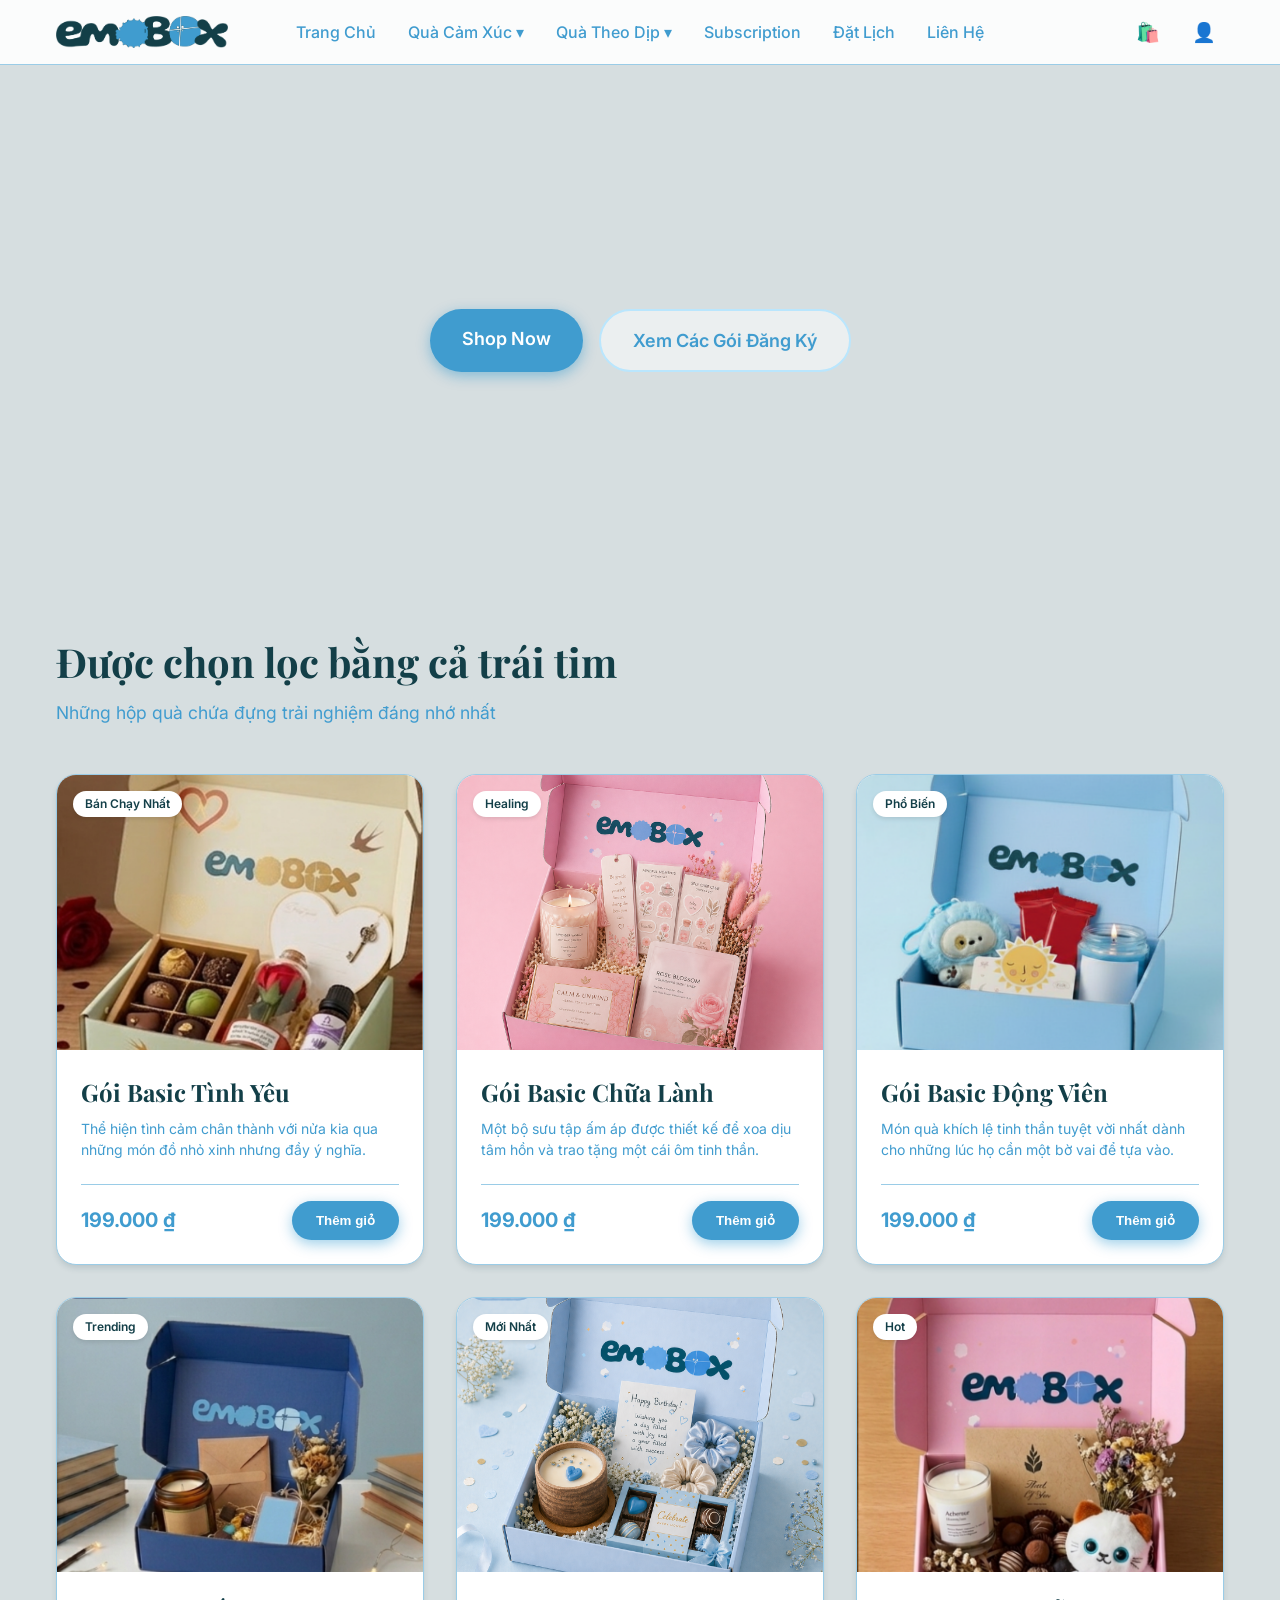
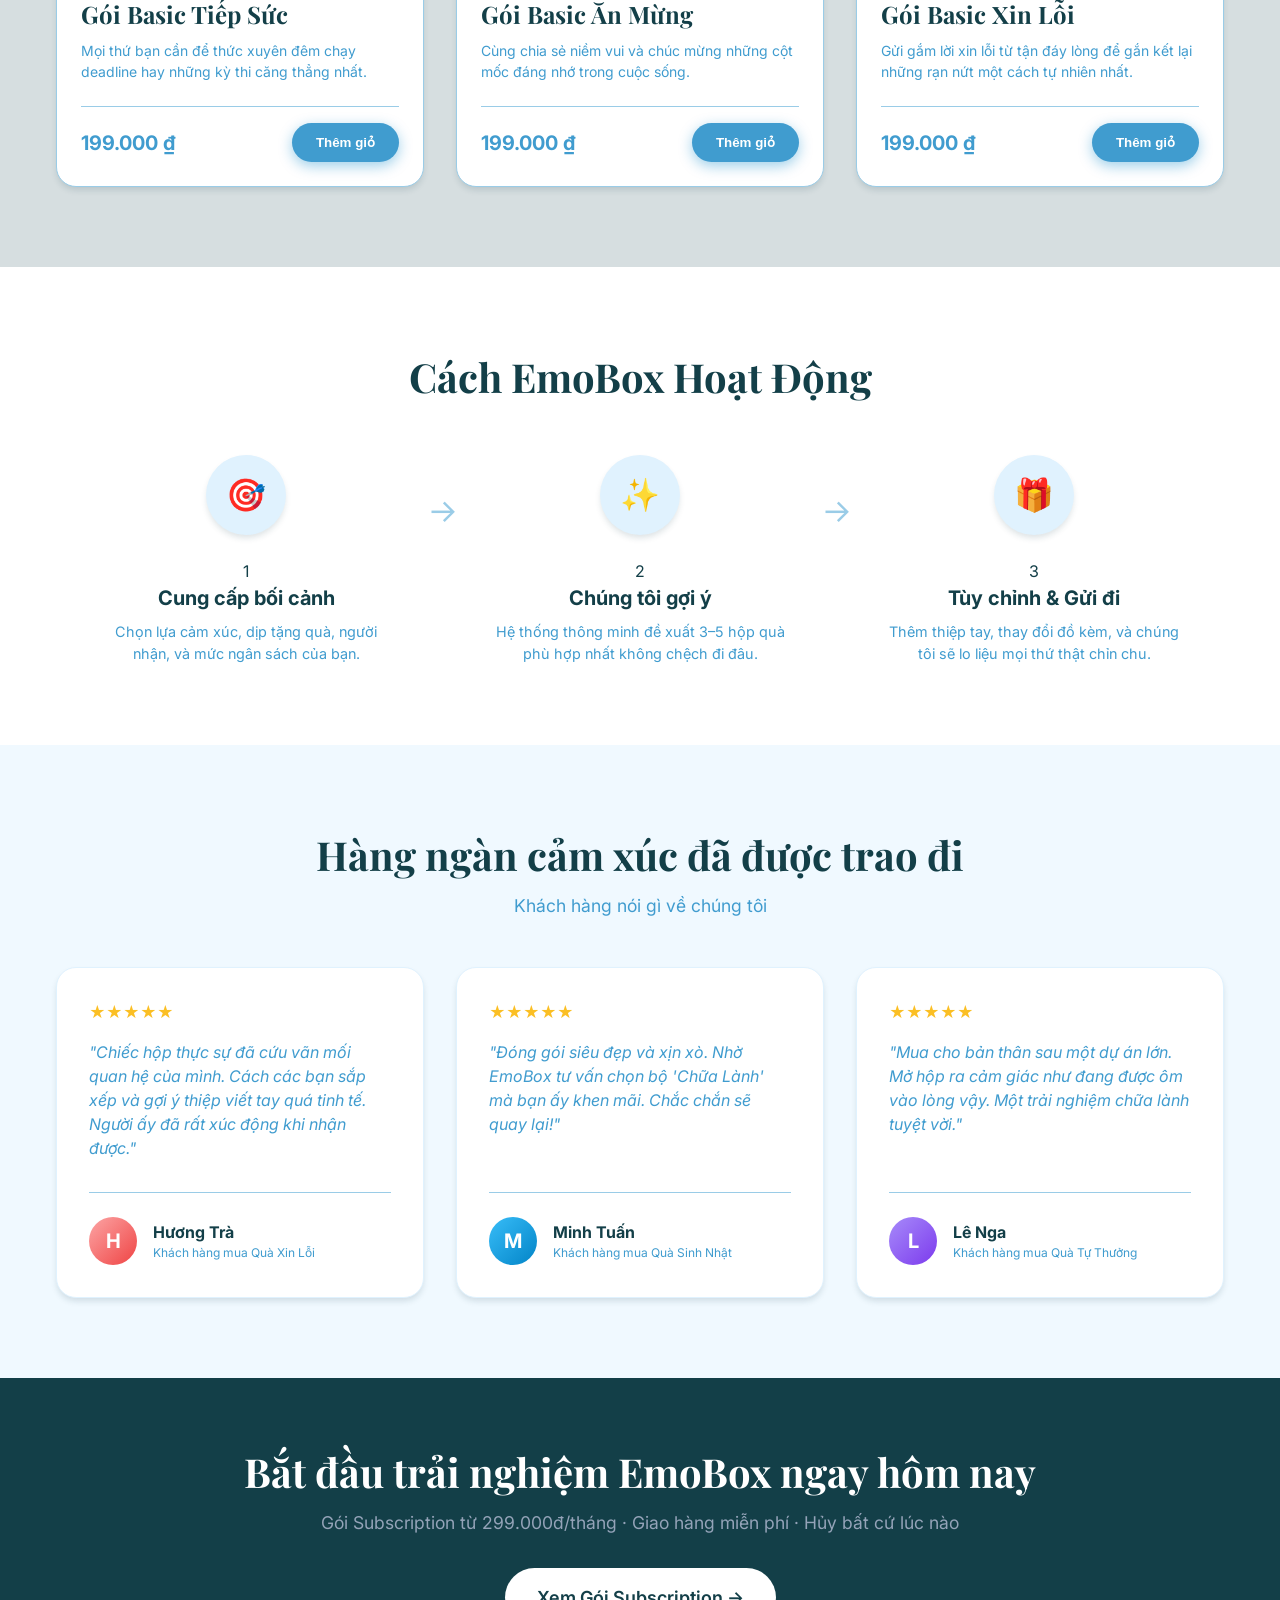
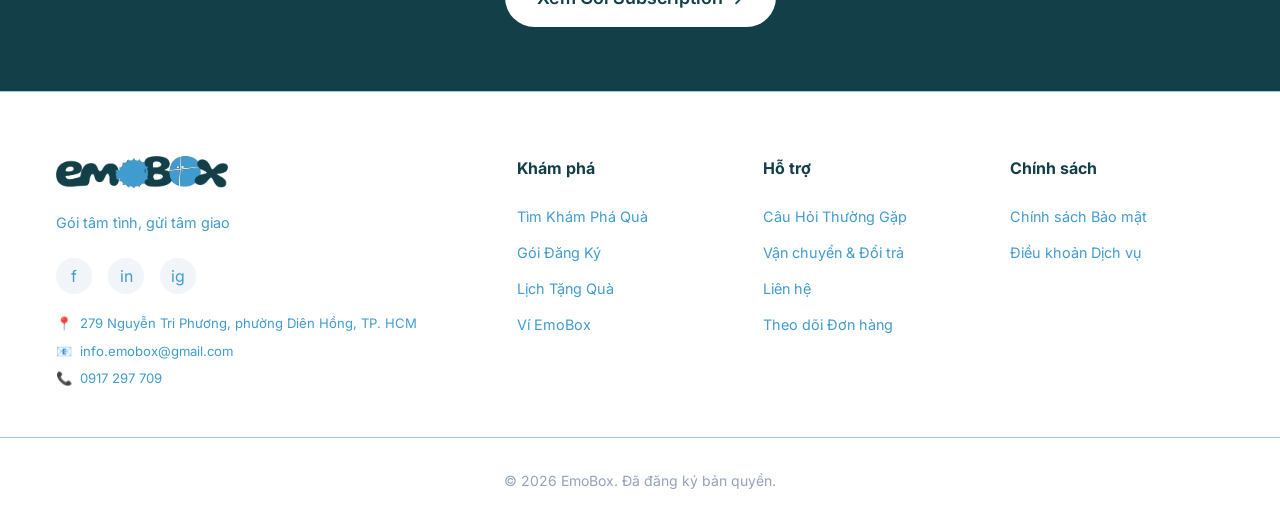
==== commit efa5eee2: "Update index.html" ====
--- a/index.html
+++ b/index.html
@@ -348,7 +348,7 @@
     <div class="container">
       <div class="section-header">
         <h2 class="section-title">Hàng ngàn cảm xúc đã được trao đi</h2>
-        <p class="section-subtitle">Đừng chỉ nghe chúng tôi nói, hãy xem khách hàng cảm nhận thế nào</p>
+        <p class="section-subtitle">Khách hàng nói gì về chúng tôi</p>
       </div>
       <div class="reviews-grid">
         <div class="review-card">
--- a/style.css
+++ b/style.css
@@ -91,7 +91,8 @@
   padding: 0.5rem 0;
 }
 
-.nav-link:hover, .nav-link.active {
+.nav-link:hover,
+.nav-link.active {
   color: var(--primary);
 }
 
@@ -275,7 +276,7 @@
 }
 
 .btn-outline {
-  background: transparent;
+  background: #ffffff7d;
   color: var(--primary);
   border: 2px solid #bae6fd;
 }
@@ -332,9 +333,29 @@
   opacity: 0.6;
 }
 
-.orb-1 { width: 300px; height: 300px; background: #bae6fd; top: -100px; left: -100px; }
-.orb-2 { width: 400px; height: 400px; background: #fdf4ff; top: 20%; right: -150px; }
-.orb-3 { width: 250px; height: 250px; background: #fffbeb; bottom: -50px; left: 30%; }
+.orb-1 {
+  width: 300px;
+  height: 300px;
+  background: #bae6fd;
+  top: -100px;
+  left: -100px;
+}
+
+.orb-2 {
+  width: 400px;
+  height: 400px;
+  background: #fdf4ff;
+  top: 20%;
+  right: -150px;
+}
+
+.orb-3 {
+  width: 250px;
+  height: 250px;
+  background: #fffbeb;
+  bottom: -50px;
+  left: 30%;
+}
 
 .hero-content {
   position: relative;
@@ -422,9 +443,17 @@
   padding: 5rem 0;
 }
 
-.bg-white { background: var(--white); }
-.bg-cream { background: var(--bg-color); }
-.bg-sky { background: #f0f9ff; }
+.bg-white {
+  background: var(--white);
+}
+
+.bg-cream {
+  background: var(--bg-color);
+}
+
+.bg-sky {
+  background: #f0f9ff;
+}
 
 .section-header {
   text-align: center;
@@ -541,7 +570,7 @@
   border-radius: 999px;
   font-size: 0.75rem;
   font-weight: 600;
-  box-shadow: 0 2px 4px rgba(0,0,0,0.1);
+  box-shadow: 0 2px 4px rgba(0, 0, 0, 0.1);
 }
 
 .gift-content {
@@ -814,10 +843,23 @@
 
 /* RESPONSIVE */
 @media (max-width: 992px) {
-  .hero-title { font-size: 2.5rem; }
-  .footer-grid { grid-template-columns: 1fr 1fr; }
-  .step-arrow { display: none; }
-  .steps-grid { flex-direction: column; align-items: center; gap: 3rem; }
+  .hero-title {
+    font-size: 2.5rem;
+  }
+
+  .footer-grid {
+    grid-template-columns: 1fr 1fr;
+  }
+
+  .step-arrow {
+    display: none;
+  }
+
+  .steps-grid {
+    flex-direction: column;
+    align-items: center;
+    gap: 3rem;
+  }
 }
 
 @media (max-width: 768px) {
@@ -833,15 +875,58 @@
     box-shadow: var(--shadow);
     gap: 0;
   }
-  .nav-links.active { display: flex; }
-  .nav-link { padding: 1rem; border-bottom: 1px solid var(--border); }
-  .dropdown-menu { position: static; box-shadow: none; border: none; padding-left: 2rem; display: none; }
-  .nav-dropdown.active .dropdown-menu { display: block; }
-  .hamburger { display: block; }
-  .hero-actions { flex-direction: column; }
-  .hero-stats { flex-direction: column; gap: 1rem; }
-  .stat-divider { width: 100%; height: 1px; }
-  .section-header-row { flex-direction: column; align-items: flex-start; gap: 1rem; }
-  .cta-inner { flex-direction: column; text-align: center; }
-  .footer-grid { grid-template-columns: 1fr; }
-}
+
+  .nav-links.active {
+    display: flex;
+  }
+
+  .nav-link {
+    padding: 1rem;
+    border-bottom: 1px solid var(--border);
+  }
+
+  .dropdown-menu {
+    position: static;
+    box-shadow: none;
+    border: none;
+    padding-left: 2rem;
+    display: none;
+  }
+
+  .nav-dropdown.active .dropdown-menu {
+    display: block;
+  }
+
+  .hamburger {
+    display: block;
+  }
+
+  .hero-actions {
+    flex-direction: column;
+  }
+
+  .hero-stats {
+    flex-direction: column;
+    gap: 1rem;
+  }
+
+  .stat-divider {
+    width: 100%;
+    height: 1px;
+  }
+
+  .section-header-row {
+    flex-direction: column;
+    align-items: flex-start;
+    gap: 1rem;
+  }
+
+  .cta-inner {
+    flex-direction: column;
+    text-align: center;
+  }
+
+  .footer-grid {
+    grid-template-columns: 1fr;
+  }
+}
